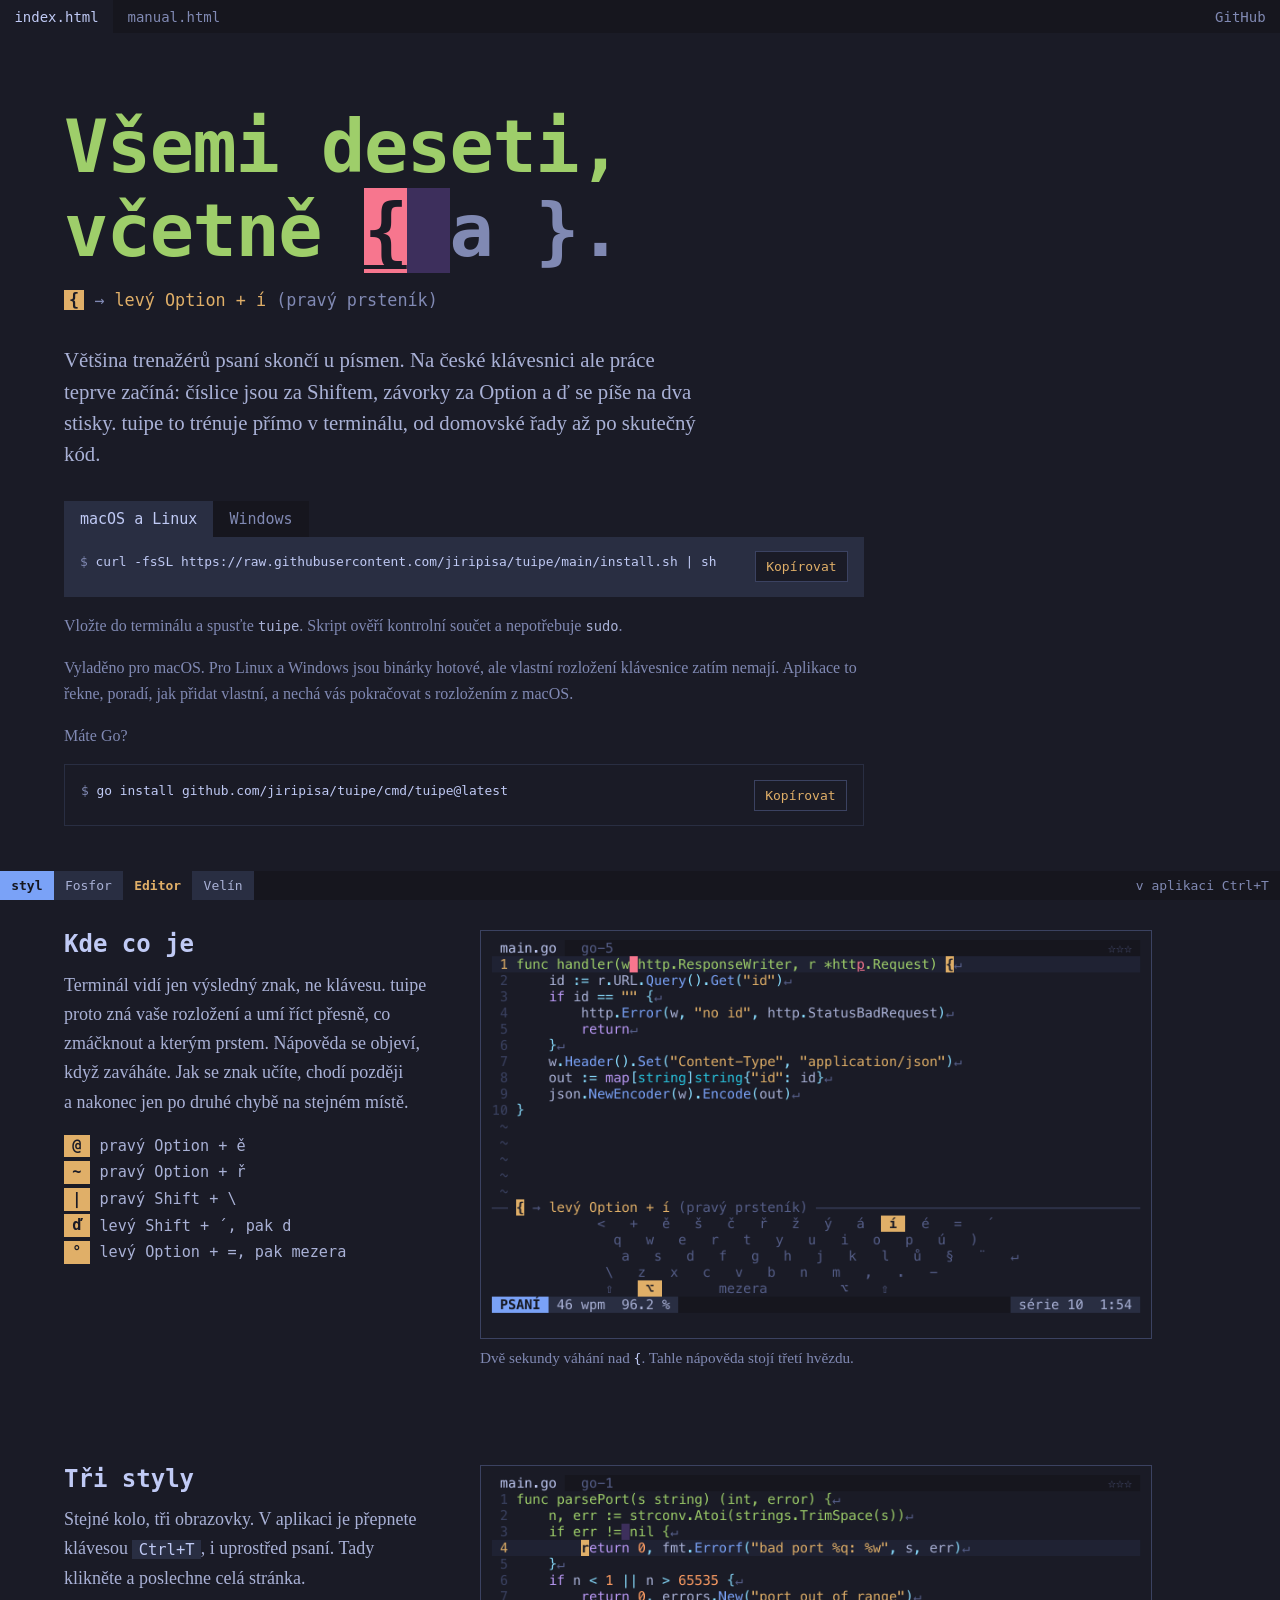
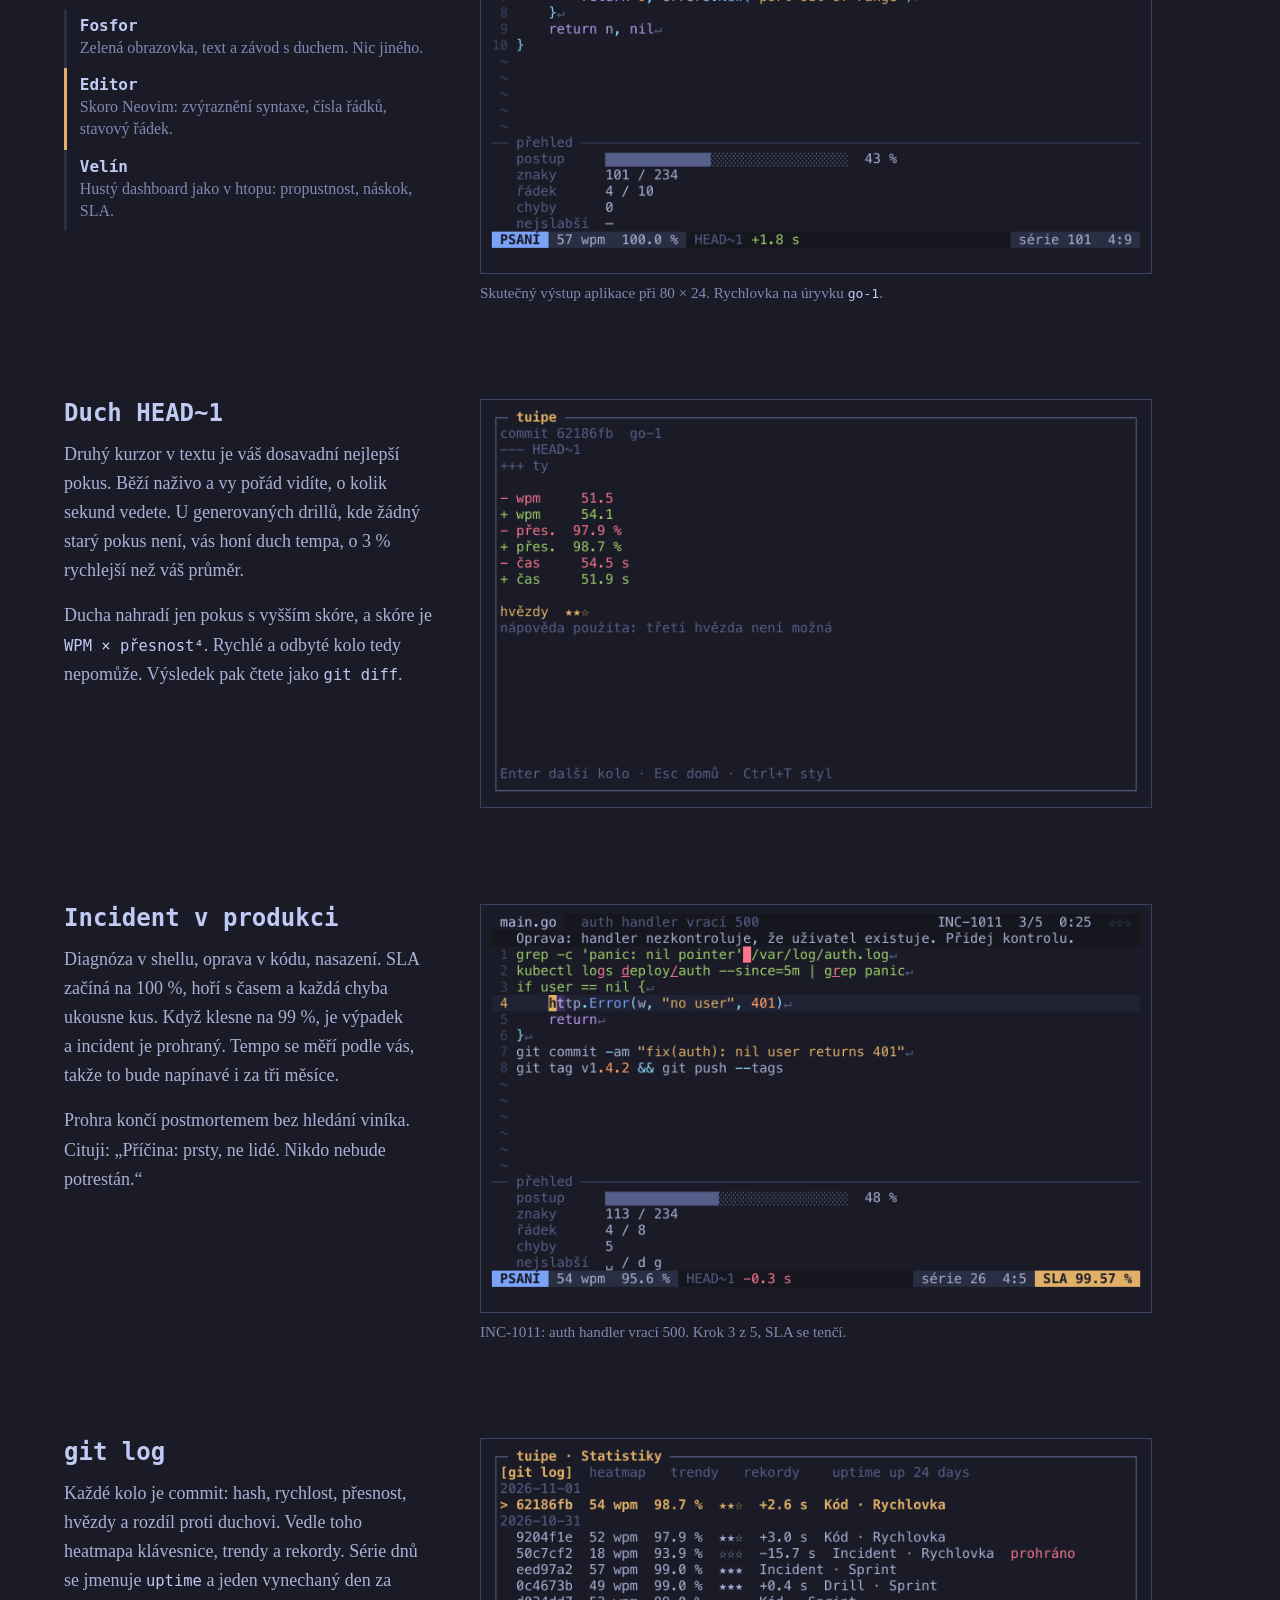
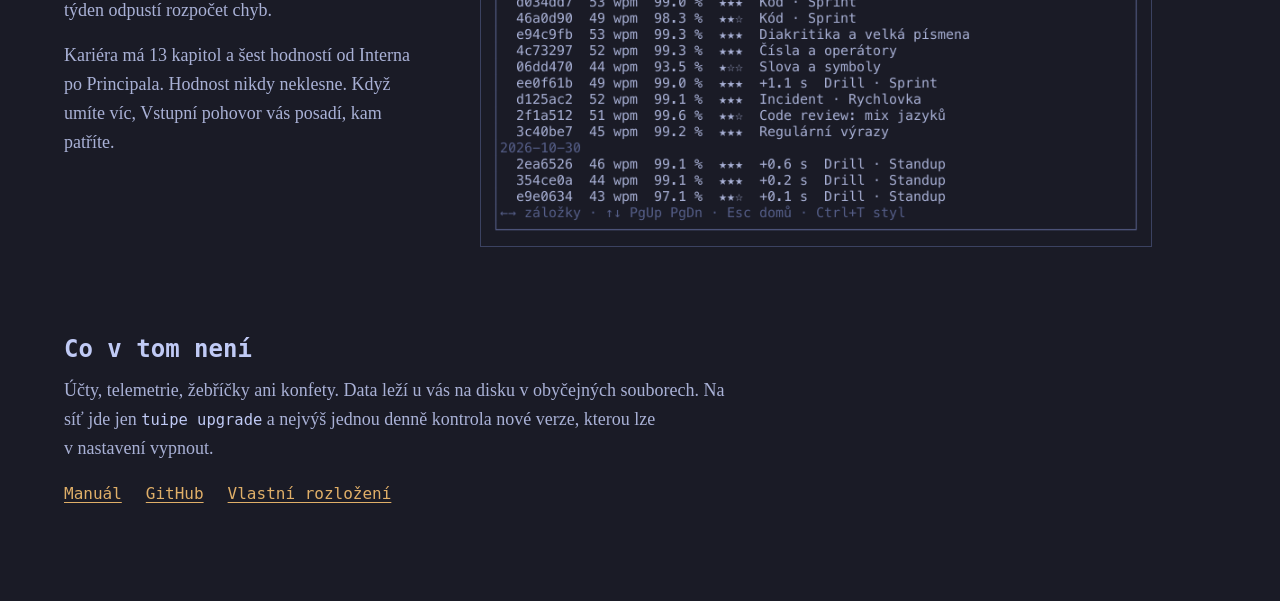
==== site/index.html @ 96fd5968 "docs: add README, layout guide and website" ====
<!doctype html>
<html lang="cs" data-style="editor">
<head>
<meta charset="utf-8">
<meta name="viewport" content="width=device-width, initial-scale=1">
<title>tuipe</title>
<meta name="description" content="Terminálový trenažér psaní všemi deseti pro programátory na české klávesnici QWERTY.">
<link rel="icon" href="data:image/svg+xml,%3Csvg xmlns='http://www.w3.org/2000/svg' viewBox='0 0 32 32'%3E%3Crect width='32' height='32' fill='%231a1b26'/%3E%3Ctext x='16' y='24' font-family='monospace' font-size='24' font-weight='700' text-anchor='middle' fill='%23e0af68'%3E%7B%3C/text%3E%3C/svg%3E">
<script>
  document.documentElement.classList.add("js");
  try {
    var s = localStorage.getItem("tuipe-style");
    if (s === "fosfor" || s === "editor" || s === "velin") document.documentElement.setAttribute("data-style", s);
  } catch (e) {}
</script>
<noscript><style>.by-style img { display: block; margin-bottom: 1rem; } .statusline { display: none; }</style></noscript>
<link rel="stylesheet" href="assets/site.css">
<script src="assets/site.js" defer></script>
</head>
<body>

<nav class="tabline" aria-label="Stránky">
  <a href="index.html" aria-current="page">index.html</a>
  <a href="manual.html">manual.html</a>
  <a class="right" href="https://github.com/jiripisa/tuipe">GitHub</a>
</nav>

<div class="page">

<header class="hero">
  <h1 data-typed aria-label="Všemi deseti, včetně { a }.">Všemi deseti,<br>včetně { a }.</h1>
  <p class="hint-line" data-typed-hint><span class="cap">{</span> → <span class="chord">levý Option + í</span> (pravý prsteník)</p>
  <p class="pitch">Většina trenažérů psaní skončí u písmen. Na české klávesnici ale práce teprve začíná: číslice jsou za Shiftem, závorky za Option a ď se píše na dva stisky. tuipe to trénuje přímo v terminálu, od domovské řady až po skutečný kód.</p>

  <section class="install" aria-label="Instalace">
    <div class="tabs" role="tablist" aria-label="Operační systém">
      <button type="button" role="tab" id="tab-unix" aria-controls="panel-unix" aria-selected="true">macOS a Linux</button>
      <button type="button" role="tab" id="tab-win" aria-controls="panel-win" aria-selected="false">Windows</button>
    </div>
    <div role="tabpanel" id="panel-unix" aria-labelledby="tab-unix">
      <div class="command">
        <pre><code id="cmd-unix">curl -fsSL https://raw.githubusercontent.com/<wbr>jiripisa/<wbr>tuipe/<wbr>main/<wbr>install.sh | sh</code></pre>
        <button type="button" class="copy" data-copy="cmd-unix">Kopírovat</button>
      </div>
    </div>
    <div role="tabpanel" id="panel-win" aria-labelledby="tab-win">
      <div class="command ps">
        <pre><code id="cmd-win">irm https://raw.githubusercontent.com/<wbr>jiripisa/<wbr>tuipe/<wbr>main/<wbr>install.ps1 | iex</code></pre>
        <button type="button" class="copy" data-copy="cmd-win">Kopírovat</button>
      </div>
    </div>
    <p class="small also">Vložte do terminálu a spusťte <code>tuipe</code>. Skript ověří kontrolní součet a nepotřebuje <code>sudo</code>.</p>
    <p class="small">Vyladěno pro macOS. Pro Linux a Windows jsou binárky hotové, ale vlastní rozložení klávesnice zatím nemají. Aplikace to řekne, poradí, jak přidat vlastní, a nechá vás pokračovat s rozložením z macOS.</p>
    <div class="also">
      <p class="small">Máte Go?</p>
      <div class="command">
        <pre><code id="cmd-go">go install github.com/<wbr>jiripisa/<wbr>tuipe/<wbr>cmd/<wbr>tuipe@latest</code></pre>
        <button type="button" class="copy" data-copy="cmd-go">Kopírovat</button>
      </div>
    </div>
  </section>
</header>

<section class="split" id="kolo">
  <div>
    <h2>Kde co je</h2>
    <p>Terminál vidí jen výsledný znak, ne klávesu. tuipe proto zná vaše rozložení a umí říct přesně, co zmáčknout a kterým prstem. Nápověda se objeví, když zaváháte. Jak se znak učíte, chodí později a nakonec jen po druhé chybě na stejném místě.</p>
    <dl class="routes">
      <div><dt class="cap">@</dt><dd>pravý Option + ě</dd></div>
      <div><dt class="cap">~</dt><dd>pravý Option + ř</dd></div>
      <div><dt class="cap">|</dt><dd>pravý Shift + \</dd></div>
      <div><dt class="cap">ď</dt><dd>levý Shift + ´, pak d</dd></div>
      <div><dt class="cap">°</dt><dd>levý Option + =, pak mezera</dd></div>
    </dl>
  </div>
  <figure class="by-style">
    <img class="editor" src="assets/hint-editor.png" width="1488" height="904" loading="lazy" alt="Kolo ve stylu Editor: kurzor stojí na znaku {, pod textem je nápověda „levý Option + í (pravý prsteník)“ a mapa klávesnice se zvýrazněnými klávesami.">
    <img class="fosfor" src="assets/hint-fosfor.png" width="1488" height="904" loading="lazy" alt="Kolo ve stylu Fosfor: po zaváhání na znaku { se dole objeví nápověda a mapa klávesnice.">
    <img class="velin" src="assets/hint-velin.png" width="1488" height="904" loading="lazy" alt="Kolo ve stylu Velín: panel Klávesnice ukazuje zvýrazněné klávesy a panel Další znak popisuje, jak napsat {.">
    <figcaption>Dvě sekundy váhání nad <code>{</code>. Tahle nápověda stojí třetí hvězdu.</figcaption>
  </figure>
</section>

<section class="split" id="styly">
  <div>
    <h2>Tři styly</h2>
    <p>Stejné kolo, tři obrazovky. V aplikaci je přepnete klávesou <kbd>Ctrl+T</kbd>, i uprostřed psaní. Tady klikněte a poslechne celá stránka.</p>
    <ul class="styles">
      <li><button type="button" data-set-style="fosfor" aria-pressed="false"><b>Fosfor</b><span>Zelená obrazovka, text a závod s duchem. Nic jiného.</span></button></li>
      <li><button type="button" data-set-style="editor" aria-pressed="true"><b>Editor</b><span>Skoro Neovim: zvýraznění syntaxe, čísla řádků, stavový řádek.</span></button></li>
      <li><button type="button" data-set-style="velin" aria-pressed="false"><b>Velín</b><span>Hustý dashboard jako v htopu: propustnost, náskok, SLA.</span></button></li>
    </ul>
  </div>
  <figure class="by-style">
    <img class="editor" src="assets/round-editor.png" width="1488" height="904" loading="lazy" alt="Styl Editor: kód v Go se zvýrazněnou syntaxí, čísla řádků a stavový řádek s rychlostí, přesností a náskokem před duchem.">
    <img class="fosfor" src="assets/round-fosfor.png" width="1488" height="904" loading="lazy" alt="Styl Fosfor: zelený text na černém pozadí a pod ním dva pruhy závodu s duchem HEAD~1.">
    <img class="velin" src="assets/round-velin.png" width="1488" height="904" loading="lazy" alt="Styl Velín: panely s postupem, propustností a náskokem nad textem, přehled a nejslabší znaky pod ním.">
    <figcaption>Skutečný výstup aplikace při 80 × 24. Rychlovka na úryvku <code>go-1</code>.</figcaption>
  </figure>
</section>

<section class="split" id="duch">
  <div>
    <h2>Duch HEAD~1</h2>
    <p>Druhý kurzor v textu je váš dosavadní nejlepší pokus. Běží naživo a vy pořád vidíte, o kolik sekund vedete. U generovaných drillů, kde žádný starý pokus není, vás honí duch tempa, o 3 % rychlejší než váš průměr.</p>
    <p>Ducha nahradí jen pokus s vyšším skóre, a skóre je <code>WPM × přesnost⁴</code>. Rychlé a odbyté kolo tedy nepomůže. Výsledek pak čtete jako <code>git diff</code>.</p>
  </div>
  <figure>
    <img src="assets/results.png" width="1488" height="904" loading="lazy" alt="Výsledek kola jako git diff proti HEAD~1: červeně staré hodnoty, zeleně nové, dvě hvězdy a poznámka, že kvůli nápovědě není třetí hvězda možná.">
  </figure>
</section>

<section class="split" id="incident">
  <div>
    <h2>Incident v produkci</h2>
    <p>Diagnóza v shellu, oprava v kódu, nasazení. SLA začíná na 100 %, hoří s časem a každá chyba ukousne kus. Když klesne na 99 %, je výpadek a incident je prohraný. Tempo se měří podle vás, takže to bude napínavé i za tři měsíce.</p>
    <p>Prohra končí postmortemem bez hledání viníka. Cituji: <q>Příčina: prsty, ne lidé. Nikdo nebude potrestán.</q></p>
  </div>
  <figure class="by-style">
    <img class="editor" src="assets/incident-editor.png" width="1488" height="904" loading="lazy" alt="Incident INC-1011 ve stylu Editor: příběh nad textem a ve stavovém řádku SLA 99,57 % a ztráta 0,3 sekundy na ducha.">
    <img class="fosfor" src="assets/incident-fosfor.png" width="1488" height="904" loading="lazy" alt="Incident INC-1011 ve stylu Fosfor: závod s duchem a pod ním SLA 99,57 % s klesajícím měřidlem.">
    <img class="velin" src="assets/incident-velin.png" width="1488" height="904" loading="lazy" alt="Incident INC-1011 ve stylu Velín: velký panel SLA, propustnost, ztráta na ducha a text s krokem opravy v Go.">
    <figcaption>INC-1011: auth handler vrací 500. Krok 3 z 5, SLA se tenčí.</figcaption>
  </figure>
</section>

<section class="split" id="historie">
  <div>
    <h2>git log</h2>
    <p>Každé kolo je commit: hash, rychlost, přesnost, hvězdy a rozdíl proti duchovi. Vedle toho heatmapa klávesnice, trendy a rekordy. Série dnů se jmenuje <code>uptime</code> a jeden vynechaný den za týden odpustí rozpočet chyb.</p>
    <p>Kariéra má 13 kapitol a šest hodností od Interna po Principala. Hodnost nikdy neklesne. Když umíte víc, Vstupní pohovor vás posadí, kam patříte.</p>
  </div>
  <figure>
    <img src="assets/gitlog.png" width="1488" height="904" loading="lazy" alt="Obrazovka Statistiky, záložka git log: kola po dnech s hashem, rychlostí, přesností, hvězdami a náskokem, jeden incident je označený jako prohraný.">
  </figure>
</section>

<section class="endnote">
  <h2>Co v tom není</h2>
  <p>Účty, telemetrie, žebříčky ani konfety. Data leží u vás na disku v obyčejných souborech. Na síť jde jen <code>tuipe upgrade</code> a nejvýš jednou denně kontrola nové verze, kterou lze v nastavení vypnout.</p>
  <p class="links"><a href="manual.html">Manuál</a><a href="https://github.com/jiripisa/tuipe">GitHub</a><a href="https://github.com/jiripisa/tuipe/blob/main/docs/layouts.md">Vlastní rozložení</a></p>
</section>

</div>

<div class="statusline" role="group" aria-label="Styl stránky">
  <span class="mode">styl</span>
  <button type="button" data-set-style="fosfor" aria-pressed="false">Fosfor</button>
  <button type="button" data-set-style="editor" aria-pressed="true">Editor</button>
  <button type="button" data-set-style="velin" aria-pressed="false">Velín</button>
  <span class="note">v aplikaci Ctrl+T</span>
</div>

</body>
</html>
---- site/assets/site.css ----
/* The page takes its colours from the app's own styles (internal/ui/style),
   and from the mockup colours of the round screens. Only --muted is new: the
   app's dim colours are too dark for reading text on a web page. */
:root {
  color-scheme: dark;
  --mono: ui-monospace, "SF Mono", SFMono-Regular, Menlo, "Cascadia Mono", "DejaVu Sans Mono", Consolas, monospace;
  --serif: "Iowan Old Style", "Palatino Linotype", Palatino, "Book Antiqua", "URW Palladio L", Georgia, serif;

  --bg: #1a1b26;
  --fg: #a9b1d6;
  --ink: #c0caf5;
  --muted: #8089b3;
  --accent: #e0af68;
  --ok: #9ece6a;
  --bad: #f7768e;
  --ghost: #3d2f5c;
  --bar: #16161e;
  --bar-hi: #292e42;
  --line: #3b4261;
  --mode: #7aa2f7;
  --mode-fg: #15161e;
}

html[data-style="fosfor"] {
  --bg: #050805;
  --fg: #3fae55;
  --ink: #9dffb0;
  --muted: #54855f;
  --accent: #9dffb0;
  --ok: #9dffb0;
  --bad: #ff5a4a;
  --ghost: #143f20;
  --bar: #0a120b;
  --bar-hi: #143f20;
  --line: #1e5a2c;
  --mode: #3fae55;
  --mode-fg: #050805;
}

html[data-style="velin"] {
  --bg: #0b0d10;
  --fg: #c9d1d9;
  --ink: #e6edf3;
  --muted: #768390;
  --accent: #e0823d;
  --ok: #57ab5a;
  --bad: #e5534b;
  --ghost: #3a2a55;
  --bar: #14171c;
  --bar-hi: #2d333b;
  --line: #2d333b;
  --mode: #e0823d;
  --mode-fg: #0b0d10;
}

* { box-sizing: border-box; }

html {
  background: var(--bg);
  scroll-padding-top: 1rem;
  -webkit-text-size-adjust: 100%;
}

body {
  margin: 0;
  background: var(--bg);
  color: var(--fg);
  font: 400 1.125rem/1.62 var(--serif);
  overflow-wrap: break-word;
}

a { color: var(--accent); text-underline-offset: 0.18em; }
a:hover { color: var(--ink); }

:focus-visible { outline: 2px solid var(--accent); outline-offset: 2px; }

h1, h2, h3 { font-family: var(--mono); color: var(--ink); line-height: 1.2; }
h2 { font-size: 1.5rem; font-weight: 700; margin: 0 0 0.75rem; }
h3 { font-size: 1.1rem; font-weight: 700; margin: 2.25rem 0 0.5rem; }
p { margin: 0 0 1rem; }
ul, ol { margin: 0 0 1rem; padding-left: 1.4rem; }
li { margin-bottom: 0.35rem; }

code, kbd, pre { font-family: var(--mono); font-size: 0.86em; }
code { color: var(--ink); }
pre { margin: 0 0 1rem; }

kbd {
  background: var(--bar-hi);
  color: var(--ink);
  padding: 0.05em 0.4em;
  white-space: nowrap;
}

/* The tab line of the Editor style, as the page's navigation. */
.tabline {
  display: flex;
  align-items: stretch;
  background: var(--bar);
  font: 400 0.875rem/1 var(--mono);
}
.tabline a {
  color: var(--muted);
  padding: 0.6rem 0.9rem;
  text-decoration: none;
}
.tabline a:hover { color: var(--ink); }
.tabline a[aria-current="page"] { background: var(--bg); color: var(--ink); }
.tabline .right { margin-left: auto; }

/* The status line, with the style switch where the app keeps its mode. */
.statusline {
  position: sticky;
  bottom: 0;
  z-index: 2;
  display: flex;
  align-items: stretch;
  background: var(--bar);
  font: 400 0.8125rem/1 var(--mono);
}
.statusline .mode {
  background: var(--mode);
  color: var(--mode-fg);
  font-weight: 700;
  padding: 0.5rem 0.7rem;
}
.statusline button {
  border: 0;
  background: var(--bar-hi);
  color: var(--fg);
  font: inherit;
  padding: 0.5rem 0.7rem;
  cursor: pointer;
}
.statusline button[aria-pressed="true"] { background: var(--bg); color: var(--accent); font-weight: 700; }
.statusline button:focus-visible { outline-offset: -2px; }
.statusline .note { margin-left: auto; color: var(--muted); padding: 0.5rem 0.7rem; }

.page {
  max-width: 76rem;
  padding: 0 clamp(1rem, 5vw, 4.5rem);
}

/* Hero: the headline is a round being typed. */
.hero { padding: clamp(2.5rem, 8vh, 5.5rem) 0 2.5rem; max-width: 50rem; }
.hero h1 {
  margin: 0;
  color: var(--ok);
  font-size: clamp(2.1rem, 6.8vw, 4.6rem);
  font-weight: 700;
  letter-spacing: -0.02em;
  line-height: 1.14;
}
.js .hero h1:not(.typed) { color: var(--muted); }
.hero h1 .c { color: var(--muted); }
.hero h1 .c.done { color: var(--ok); }
.hero h1 .c.ghost { background: var(--ghost); }
.hero h1 .c.cursor { background: var(--accent); color: var(--bg); }
.hero h1 .c.wrong { color: var(--bad); text-decoration: underline; text-decoration-skip-ink: none; text-decoration-thickness: 0.06em; text-underline-offset: 0.12em; }
.hero h1 .c.cursor.wrong { background: var(--bad); color: var(--bg); }

.hint-line {
  margin: 1rem 0 2rem;
  font: 400 1.05rem/1.4 var(--mono);
  color: var(--muted);
}
.js .hint-line:not(.shown) { visibility: hidden; }
.hint-line .cap { background: var(--accent); color: var(--bg); font-weight: 700; padding: 0 0.3em; }
.hint-line .chord { color: var(--accent); }

.pitch { font-size: 1.3rem; line-height: 1.5; max-width: 40rem; }

/* Install commands. */
.install { margin: 2rem 0 1rem; max-width: 50rem; }
.tabs { display: flex; gap: 0; }
.tabs button {
  border: 0;
  background: var(--bar);
  color: var(--muted);
  font: 400 0.9375rem/1 var(--mono);
  padding: 0.65rem 1rem;
  cursor: pointer;
}
.tabs button[aria-selected="true"] { background: var(--bar-hi); color: var(--ink); }
.tabs button:focus-visible { outline-offset: -2px; }

.command {
  display: flex;
  align-items: flex-start;
  gap: 0.75rem;
  background: var(--bar-hi);
  padding: 0.9rem 1rem;
}
.command pre { flex: 1; min-width: 0; margin: 0; font-size: 0.9375rem; line-height: 1.45; white-space: pre-wrap; overflow-wrap: anywhere; }
.command code::before { content: "$ "; color: var(--muted); }
.command.ps code::before { content: "> "; }
.copy {
  flex: none;
  border: 1px solid var(--line);
  background: var(--bg);
  color: var(--accent);
  font: 400 0.8125rem/1 var(--mono);
  padding: 0.5rem 0.65rem;
  cursor: pointer;
}
.copy:hover { color: var(--ink); }
.copy.copied { color: var(--ok); border-color: var(--ok); }

.small { color: var(--muted); font-size: 1rem; }
.small code { color: var(--fg); }
.also { margin-top: 1rem; }
.also .command { background: transparent; border: 1px solid var(--bar-hi); }

/* Sections of the front page: text at the left, the screen at the right. */
.split {
  display: grid;
  grid-template-columns: minmax(0, 1fr);
  gap: 1.25rem;
  padding: 3rem 0;
}
.split > div { max-width: 40rem; }
figure { margin: 0; min-width: 0; }
figure img, .shot img {
  display: block;
  width: 100%;
  height: auto;
  border: 1px solid var(--line);
  background: var(--bar);
}
figcaption { margin-top: 0.5rem; color: var(--muted); font-size: 0.95rem; line-height: 1.4; }

@media (min-width: 62rem) {
  .split { grid-template-columns: minmax(0, 23rem) minmax(0, 1fr); gap: 3rem; align-items: start; }
}

.by-style img { display: none; }
html:not([data-style="fosfor"]):not([data-style="velin"]) .by-style img.editor,
html[data-style="fosfor"] .by-style img.fosfor,
html[data-style="velin"] .by-style img.velin { display: block; }

.styles { list-style: none; margin: 1rem 0; padding: 0; }
.styles li { margin: 0; }
.styles button {
  display: block;
  width: 100%;
  border: 0;
  border-left: 3px solid var(--bar-hi);
  background: none;
  color: var(--fg);
  font: inherit;
  text-align: left;
  padding: 0.45rem 0 0.55rem 0.8rem;
  cursor: pointer;
}
.styles button:hover { border-left-color: var(--line); }
.styles button[aria-pressed="true"] { border-left-color: var(--accent); }
.styles b { display: block; font: 700 1rem/1.3 var(--mono); color: var(--ink); }
.styles span { display: block; font-size: 1rem; line-height: 1.4; color: var(--muted); }

/* Routes: the characters that hurt. */
.routes {
  margin: 1rem 0 0;
  font: 400 0.95rem/1.75 var(--mono);
}
.routes div { display: flex; gap: 0.6rem; }
.routes .cap {
  flex: none;
  width: 1.7em;
  background: var(--accent);
  color: var(--bg);
  font-weight: 700;
  text-align: center;
  height: 1.5em;
  line-height: 1.5em;
  margin-top: 0.12em;
}
.routes dd { margin: 0; color: var(--fg); }
.routes dt { margin: 0; }

.endnote { padding: 2.5rem 0 3rem; max-width: 42rem; }
.endnote .links { font: 400 1rem/1.8 var(--mono); }
.endnote .links a { margin-right: 1.5rem; white-space: nowrap; }

/* Manual */
.manual {
  max-width: 76rem;
  padding: 0 clamp(1rem, 5vw, 4.5rem);
  display: grid;
  grid-template-columns: minmax(0, 1fr);
  gap: 1rem;
}
.manual main { min-width: 0; max-width: 44rem; padding: 2rem 0 3rem; }
.manual h1 { font-size: clamp(1.9rem, 5vw, 2.8rem); margin: 0 0 0.75rem; letter-spacing: -0.02em; }
.manual h2 { margin-top: 3.5rem; padding-top: 0.5rem; }
.manual h2:first-of-type { margin-top: 2.5rem; }
.manual figure { margin: 1.25rem 0 1.5rem; }
.lead { font-size: 1.3rem; line-height: 1.5; }

.toc { font: 400 0.9rem/1.35 var(--mono); padding-top: 1.25rem; }
.toc summary { cursor: pointer; color: var(--ink); padding: 0.25rem 0; }
.toc ol { list-style: none; margin: 0.5rem 0 0; padding: 0; }
.toc li { margin: 0; }
.toc a { display: block; color: var(--fg); padding: 0.28rem 0; text-decoration: none; }
.toc a:hover { color: var(--accent); }

@media (min-width: 62rem) {
  .manual { grid-template-columns: 15rem minmax(0, 44rem); gap: 3.5rem; }
  .toc { position: sticky; top: 0; align-self: start; max-height: calc(100vh - 2.5rem); overflow-y: auto; padding-top: 2rem; }
  .toc summary { display: none; }
}

table { width: 100%; border-collapse: collapse; margin: 1rem 0 1.5rem; font-size: 1rem; line-height: 1.4; }
th, td { text-align: left; vertical-align: top; padding: 0.45rem 0.75rem 0.45rem 0; border-bottom: 1px solid var(--bar-hi); }
th { color: var(--ink); font: 700 0.875rem/1.3 var(--mono); }
td code, td kbd { white-space: nowrap; }
td code.wrap { white-space: normal; overflow-wrap: anywhere; }
.scroll { overflow-x: auto; }

.symbols td:first-child { width: 2.6rem; }
.symbols td:first-child code { font-size: 1.05rem; color: var(--accent); font-weight: 700; }
.symbols td { font-family: var(--mono); font-size: 0.875rem; }

.block { background: var(--bar-hi); padding: 0.8rem 1rem; white-space: pre-wrap; overflow-wrap: anywhere; line-height: 1.45; }

.callout {
  border-left: 3px solid var(--accent);
  padding: 0.1rem 0 0.1rem 0.9rem;
  margin: 1.25rem 0;
}

dl.faq dt { font-family: var(--mono); font-weight: 700; font-size: 1rem; color: var(--ink); margin-top: 1.5rem; line-height: 1.35; }
dl.faq dd { margin: 0.35rem 0 0; }

@media (max-width: 34rem) {
  body { font-size: 1.0625rem; }
  .pitch, .lead { font-size: 1.1875rem; }
  .statusline .note { display: none; }
  .hint-line { font-size: 0.9375rem; }
  .command { flex-direction: column; align-items: stretch; }
  .copy { align-self: flex-start; padding: 0.6rem 0.8rem; }
  td code { white-space: normal; overflow-wrap: anywhere; }
}

@media (prefers-reduced-motion: reduce) {
  html { scroll-behavior: auto; }
}
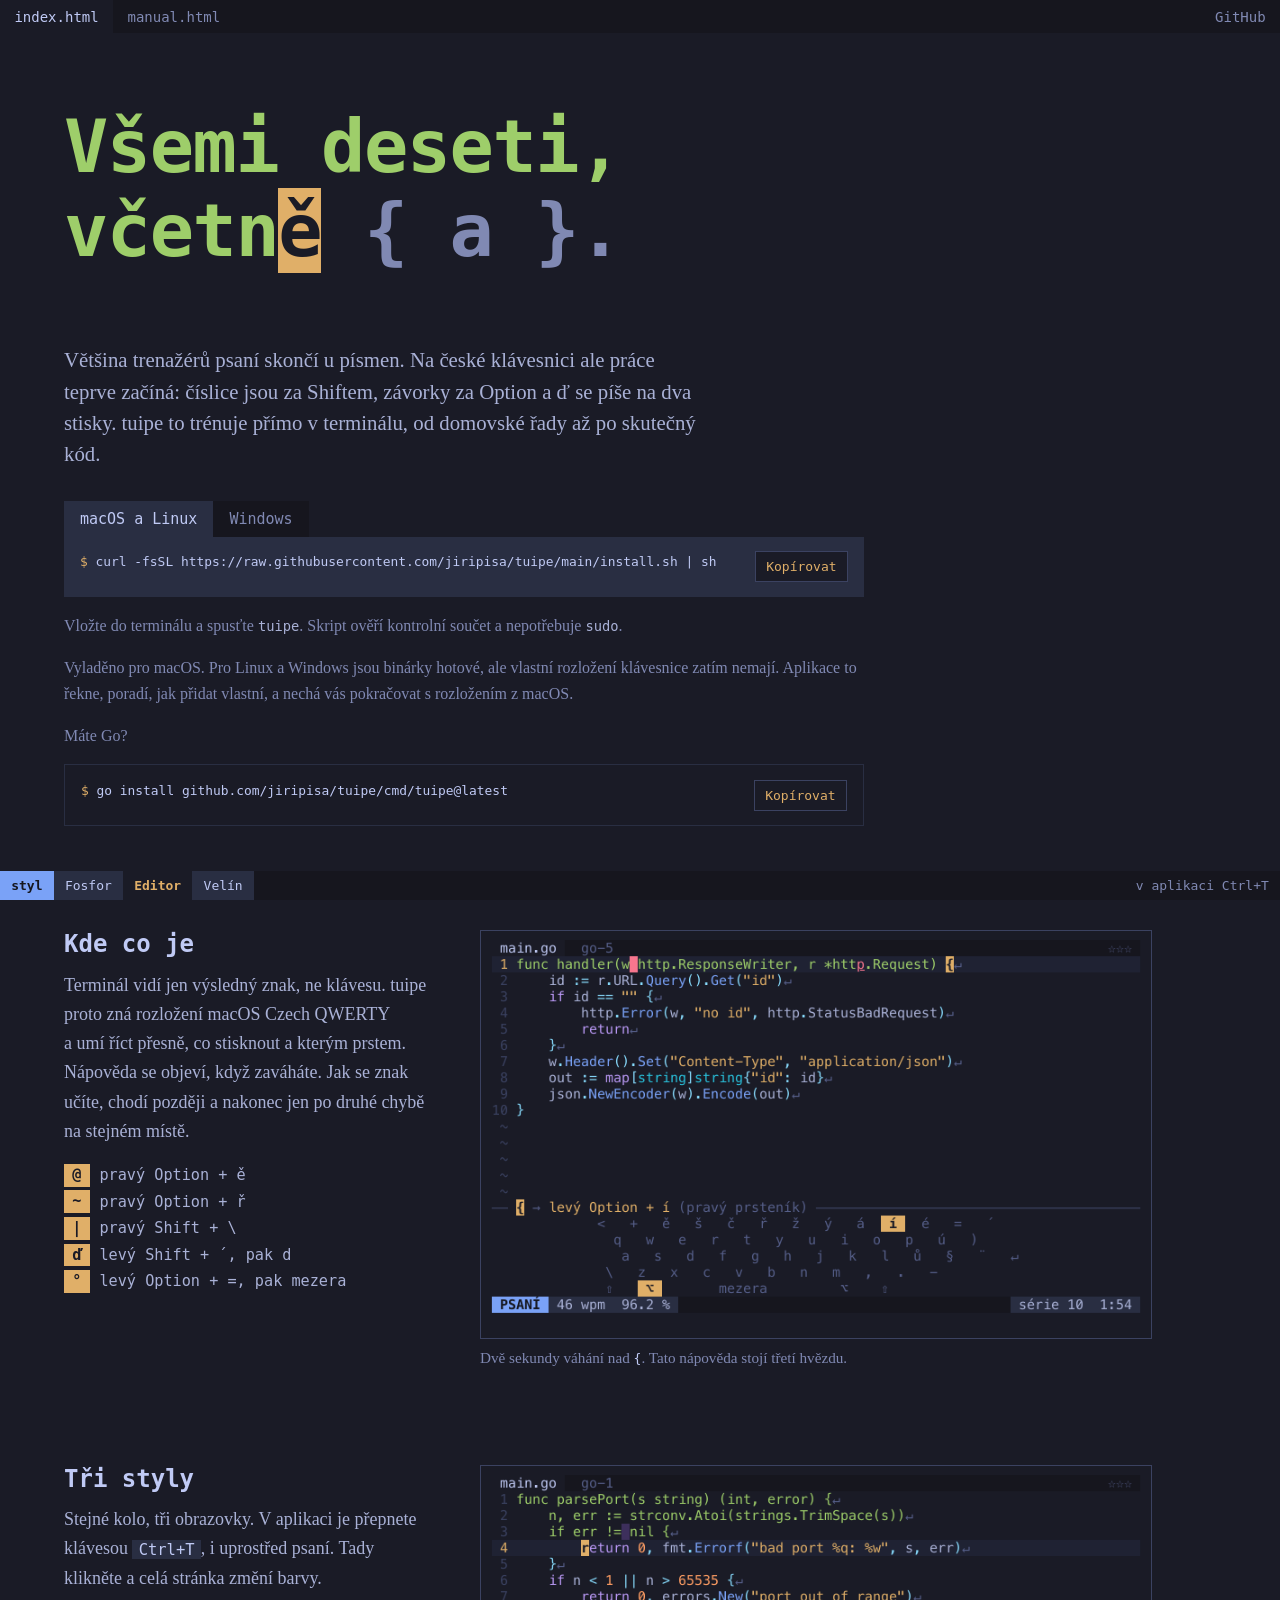
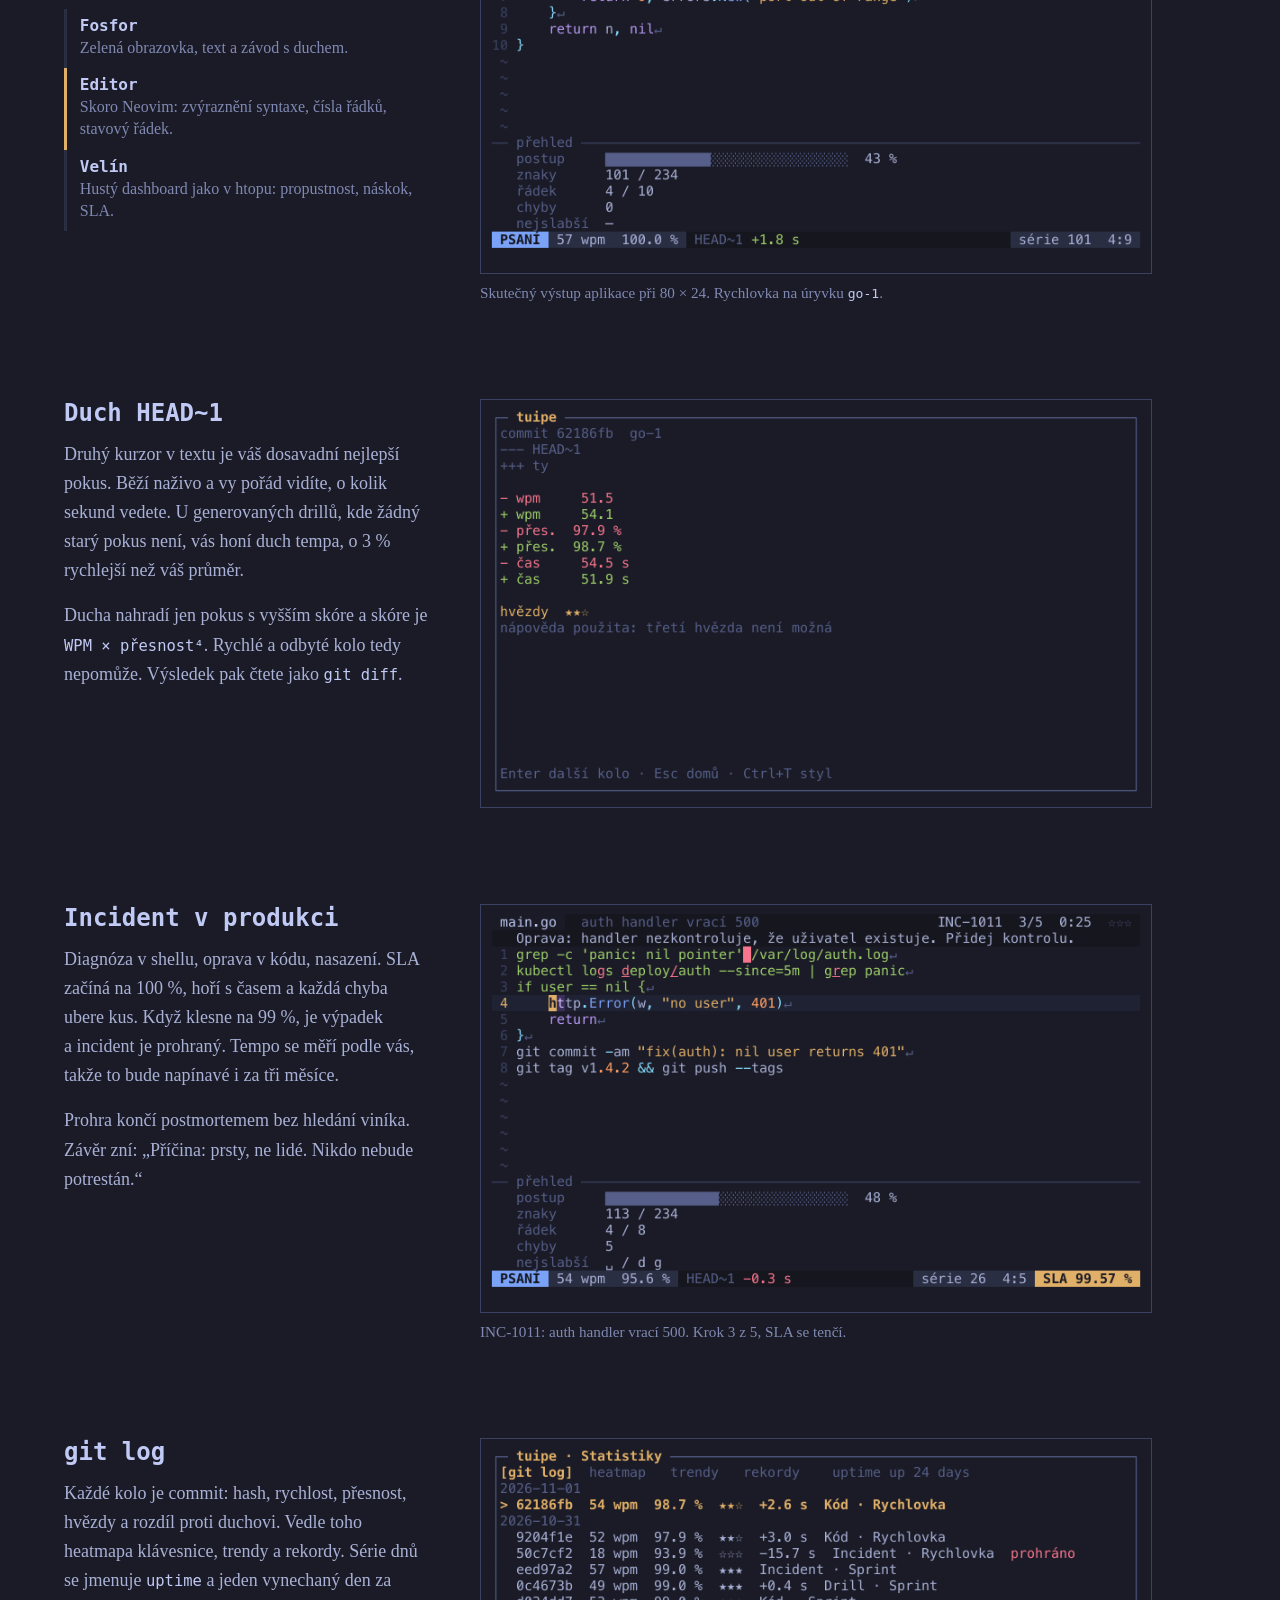
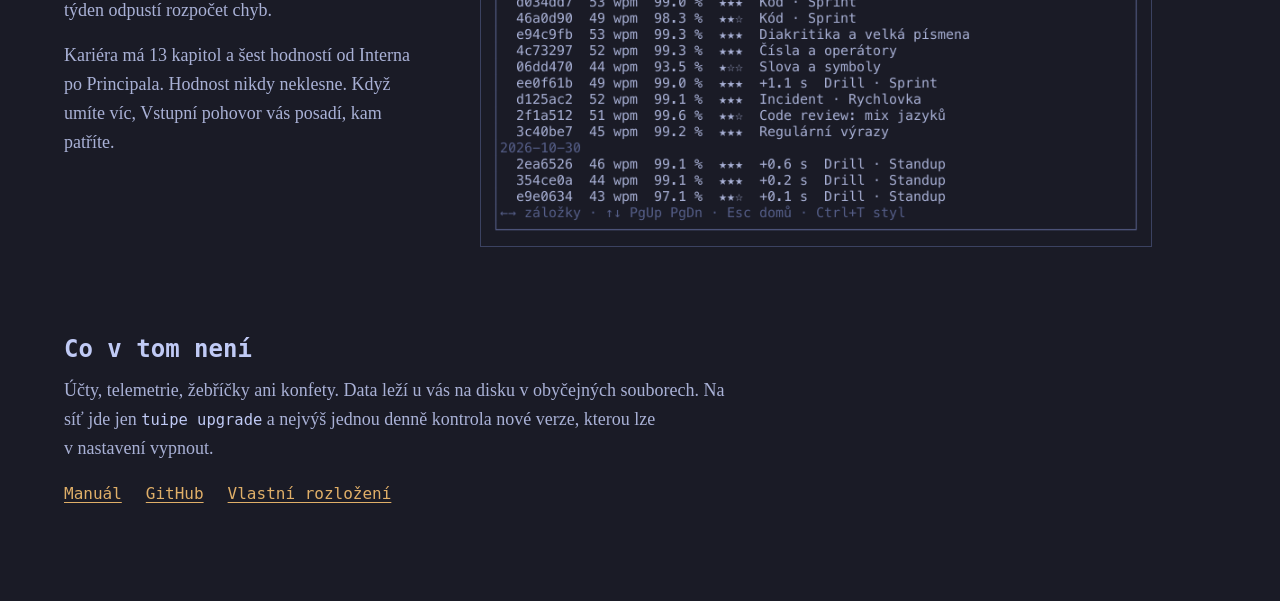
==== commit ac316b68: "fix: complete the shortcut table, correct the site copy and make it accessible Add the missing short" ====
--- a/site/index.html
+++ b/site/index.html
@@ -13,11 +13,19 @@
     if (s === "fosfor" || s === "editor" || s === "velin") document.documentElement.setAttribute("data-style", s);
   } catch (e) {}
 </script>
-<noscript><style>.by-style img { display: block; margin-bottom: 1rem; } .statusline { display: none; }</style></noscript>
 <link rel="stylesheet" href="assets/site.css">
+<noscript><style>
+  .by-style img { display: block; margin-bottom: 1rem; }
+  .statusline, .copy, .tabs { display: none; }
+  #panel-unix::before, #panel-win::before { display: block; margin: 1rem 0 0.35rem; font: 700 0.9375rem/1.3 var(--mono); color: var(--ink); }
+  #panel-unix::before { content: "macOS a Linux"; }
+  #panel-win::before { content: "Windows"; }
+</style></noscript>
 <script src="assets/site.js" defer></script>
 </head>
 <body>
+<a class="skip" href="#main">Přeskočit na obsah</a>
+<div class="sr-only" role="status" aria-live="polite" id="live"></div>
 
 <nav class="tabline" aria-label="Stránky">
   <a href="index.html" aria-current="page">index.html</a>
@@ -25,7 +33,7 @@
   <a class="right" href="https://github.com/jiripisa/tuipe">GitHub</a>
 </nav>
 
-<div class="page">
+<main class="page" id="main">
 
 <header class="hero">
   <h1 data-typed aria-label="Všemi deseti, včetně { a }.">Všemi deseti,<br>včetně { a }.</h1>
@@ -40,13 +48,13 @@
     <div role="tabpanel" id="panel-unix" aria-labelledby="tab-unix">
       <div class="command">
         <pre><code id="cmd-unix">curl -fsSL https://raw.githubusercontent.com/<wbr>jiripisa/<wbr>tuipe/<wbr>main/<wbr>install.sh | sh</code></pre>
-        <button type="button" class="copy" data-copy="cmd-unix">Kopírovat</button>
+        <button type="button" class="copy" data-copy="cmd-unix" aria-label="Kopírovat příkaz pro macOS a Linux">Kopírovat</button>
       </div>
     </div>
     <div role="tabpanel" id="panel-win" aria-labelledby="tab-win">
       <div class="command ps">
         <pre><code id="cmd-win">irm https://raw.githubusercontent.com/<wbr>jiripisa/<wbr>tuipe/<wbr>main/<wbr>install.ps1 | iex</code></pre>
-        <button type="button" class="copy" data-copy="cmd-win">Kopírovat</button>
+        <button type="button" class="copy" data-copy="cmd-win" aria-label="Kopírovat příkaz pro Windows">Kopírovat</button>
       </div>
     </div>
     <p class="small also">Vložte do terminálu a spusťte <code>tuipe</code>. Skript ověří kontrolní součet a nepotřebuje <code>sudo</code>.</p>
@@ -55,7 +63,7 @@
       <p class="small">Máte Go?</p>
       <div class="command">
         <pre><code id="cmd-go">go install github.com/<wbr>jiripisa/<wbr>tuipe/<wbr>cmd/<wbr>tuipe@latest</code></pre>
-        <button type="button" class="copy" data-copy="cmd-go">Kopírovat</button>
+        <button type="button" class="copy" data-copy="cmd-go" aria-label="Kopírovat příkaz go install">Kopírovat</button>
       </div>
     </div>
   </section>
@@ -64,7 +72,7 @@
 <section class="split" id="kolo">
   <div>
     <h2>Kde co je</h2>
-    <p>Terminál vidí jen výsledný znak, ne klávesu. tuipe proto zná vaše rozložení a umí říct přesně, co zmáčknout a kterým prstem. Nápověda se objeví, když zaváháte. Jak se znak učíte, chodí později a nakonec jen po druhé chybě na stejném místě.</p>
+    <p>Terminál vidí jen výsledný znak, ne klávesu. tuipe proto zná rozložení macOS Czech QWERTY a umí říct přesně, co stisknout a kterým prstem. Nápověda se objeví, když zaváháte. Jak se znak učíte, chodí později a nakonec jen po druhé chybě na stejném místě.</p>
     <dl class="routes">
       <div><dt class="cap">@</dt><dd>pravý Option + ě</dd></div>
       <div><dt class="cap">~</dt><dd>pravý Option + ř</dd></div>
@@ -77,16 +85,16 @@
     <img class="editor" src="assets/hint-editor.png" width="1488" height="904" loading="lazy" alt="Kolo ve stylu Editor: kurzor stojí na znaku {, pod textem je nápověda „levý Option + í (pravý prsteník)“ a mapa klávesnice se zvýrazněnými klávesami.">
     <img class="fosfor" src="assets/hint-fosfor.png" width="1488" height="904" loading="lazy" alt="Kolo ve stylu Fosfor: po zaváhání na znaku { se dole objeví nápověda a mapa klávesnice.">
     <img class="velin" src="assets/hint-velin.png" width="1488" height="904" loading="lazy" alt="Kolo ve stylu Velín: panel Klávesnice ukazuje zvýrazněné klávesy a panel Další znak popisuje, jak napsat {.">
-    <figcaption>Dvě sekundy váhání nad <code>{</code>. Tahle nápověda stojí třetí hvězdu.</figcaption>
+    <figcaption>Dvě sekundy váhání nad <code>{</code>. Tato nápověda stojí třetí hvězdu.</figcaption>
   </figure>
 </section>
 
 <section class="split" id="styly">
   <div>
     <h2>Tři styly</h2>
-    <p>Stejné kolo, tři obrazovky. V aplikaci je přepnete klávesou <kbd>Ctrl+T</kbd>, i uprostřed psaní. Tady klikněte a poslechne celá stránka.</p>
+    <p>Stejné kolo, tři obrazovky. V aplikaci je přepnete klávesou <kbd>Ctrl+T</kbd>, i uprostřed psaní. Tady klikněte a celá stránka změní barvy.</p>
     <ul class="styles">
-      <li><button type="button" data-set-style="fosfor" aria-pressed="false"><b>Fosfor</b><span>Zelená obrazovka, text a závod s duchem. Nic jiného.</span></button></li>
+      <li><button type="button" data-set-style="fosfor" aria-pressed="false"><b>Fosfor</b><span>Zelená obrazovka, text a závod s duchem.</span></button></li>
       <li><button type="button" data-set-style="editor" aria-pressed="true"><b>Editor</b><span>Skoro Neovim: zvýraznění syntaxe, čísla řádků, stavový řádek.</span></button></li>
       <li><button type="button" data-set-style="velin" aria-pressed="false"><b>Velín</b><span>Hustý dashboard jako v htopu: propustnost, náskok, SLA.</span></button></li>
     </ul>
@@ -95,7 +103,7 @@
     <img class="editor" src="assets/round-editor.png" width="1488" height="904" loading="lazy" alt="Styl Editor: kód v Go se zvýrazněnou syntaxí, čísla řádků a stavový řádek s rychlostí, přesností a náskokem před duchem.">
     <img class="fosfor" src="assets/round-fosfor.png" width="1488" height="904" loading="lazy" alt="Styl Fosfor: zelený text na černém pozadí a pod ním dva pruhy závodu s duchem HEAD~1.">
     <img class="velin" src="assets/round-velin.png" width="1488" height="904" loading="lazy" alt="Styl Velín: panely s postupem, propustností a náskokem nad textem, přehled a nejslabší znaky pod ním.">
-    <figcaption>Skutečný výstup aplikace při 80 × 24. Rychlovka na úryvku <code>go-1</code>.</figcaption>
+    <figcaption>Skutečný výstup aplikace při 80 × 24. Rychlovka na úryvku <code>go-1</code>.</figcaption>
   </figure>
 </section>
 
@@ -103,7 +111,7 @@
   <div>
     <h2>Duch HEAD~1</h2>
     <p>Druhý kurzor v textu je váš dosavadní nejlepší pokus. Běží naživo a vy pořád vidíte, o kolik sekund vedete. U generovaných drillů, kde žádný starý pokus není, vás honí duch tempa, o 3 % rychlejší než váš průměr.</p>
-    <p>Ducha nahradí jen pokus s vyšším skóre, a skóre je <code>WPM × přesnost⁴</code>. Rychlé a odbyté kolo tedy nepomůže. Výsledek pak čtete jako <code>git diff</code>.</p>
+    <p>Ducha nahradí jen pokus s vyšším skóre a skóre je <code>WPM × přesnost⁴</code>. Rychlé a odbyté kolo tedy nepomůže. Výsledek pak čtete jako <code>git diff</code>.</p>
   </div>
   <figure>
     <img src="assets/results.png" width="1488" height="904" loading="lazy" alt="Výsledek kola jako git diff proti HEAD~1: červeně staré hodnoty, zeleně nové, dvě hvězdy a poznámka, že kvůli nápovědě není třetí hvězda možná.">
@@ -113,12 +121,12 @@
 <section class="split" id="incident">
   <div>
     <h2>Incident v produkci</h2>
-    <p>Diagnóza v shellu, oprava v kódu, nasazení. SLA začíná na 100 %, hoří s časem a každá chyba ukousne kus. Když klesne na 99 %, je výpadek a incident je prohraný. Tempo se měří podle vás, takže to bude napínavé i za tři měsíce.</p>
-    <p>Prohra končí postmortemem bez hledání viníka. Cituji: <q>Příčina: prsty, ne lidé. Nikdo nebude potrestán.</q></p>
+    <p>Diagnóza v shellu, oprava v kódu, nasazení. SLA začíná na 100 %, hoří s časem a každá chyba ubere kus. Když klesne na 99 %, je výpadek a incident je prohraný. Tempo se měří podle vás, takže to bude napínavé i za tři měsíce.</p>
+    <p>Prohra končí postmortemem bez hledání viníka. Závěr zní: <q>Příčina: prsty, ne lidé. Nikdo nebude potrestán.</q></p>
   </div>
   <figure class="by-style">
-    <img class="editor" src="assets/incident-editor.png" width="1488" height="904" loading="lazy" alt="Incident INC-1011 ve stylu Editor: příběh nad textem a ve stavovém řádku SLA 99,57 % a ztráta 0,3 sekundy na ducha.">
-    <img class="fosfor" src="assets/incident-fosfor.png" width="1488" height="904" loading="lazy" alt="Incident INC-1011 ve stylu Fosfor: závod s duchem a pod ním SLA 99,57 % s klesajícím měřidlem.">
+    <img class="editor" src="assets/incident-editor.png" width="1488" height="904" loading="lazy" alt="Incident INC-1011 ve stylu Editor: příběh nad textem a ve stavovém řádku SLA 99,57 % a ztráta 0,3 sekundy na ducha.">
+    <img class="fosfor" src="assets/incident-fosfor.png" width="1488" height="904" loading="lazy" alt="Incident INC-1011 ve stylu Fosfor: závod s duchem a pod ním SLA 99,57 % s klesajícím měřidlem.">
     <img class="velin" src="assets/incident-velin.png" width="1488" height="904" loading="lazy" alt="Incident INC-1011 ve stylu Velín: velký panel SLA, propustnost, ztráta na ducha a text s krokem opravy v Go.">
     <figcaption>INC-1011: auth handler vrací 500. Krok 3 z 5, SLA se tenčí.</figcaption>
   </figure>
@@ -141,7 +149,7 @@
   <p class="links"><a href="manual.html">Manuál</a><a href="https://github.com/jiripisa/tuipe">GitHub</a><a href="https://github.com/jiripisa/tuipe/blob/main/docs/layouts.md">Vlastní rozložení</a></p>
 </section>
 
-</div>
+</main>
 
 <div class="statusline" role="group" aria-label="Styl stránky">
   <span class="mode">styl</span>
--- a/site/assets/site.css
+++ b/site/assets/site.css
@@ -25,7 +25,7 @@
   --bg: #050805;
   --fg: #3fae55;
   --ink: #9dffb0;
-  --muted: #54855f;
+  --muted: #5c9a69;
   --accent: #9dffb0;
   --ok: #9dffb0;
   --bad: #ff5a4a;
@@ -74,6 +74,29 @@
 
 :focus-visible { outline: 2px solid var(--accent); outline-offset: 2px; }
 
+/* The skip link shows only when it has focus; .sr-only is for the live region. */
+.skip {
+  position: absolute;
+  left: 0.5rem;
+  top: -4rem;
+  z-index: 3;
+  background: var(--accent);
+  color: var(--bg);
+  font: 700 0.9rem/1 var(--mono);
+  padding: 0.7rem 0.9rem;
+}
+.skip:focus { top: 0.5rem; color: var(--bg); }
+.sr-only {
+  position: absolute;
+  width: 1px;
+  height: 1px;
+  margin: -1px;
+  padding: 0;
+  overflow: hidden;
+  clip-path: inset(50%);
+  white-space: nowrap;
+}
+
 h1, h2, h3 { font-family: var(--mono); color: var(--ink); line-height: 1.2; }
 h2 { font-size: 1.5rem; font-weight: 700; margin: 0 0 0.75rem; }
 h3 { font-size: 1.1rem; font-weight: 700; margin: 2.25rem 0 0.5rem; }
@@ -127,7 +150,7 @@
 .statusline button {
   border: 0;
   background: var(--bar-hi);
-  color: var(--fg);
+  color: var(--ink);
   font: inherit;
   padding: 0.5rem 0.7rem;
   cursor: pointer;
@@ -192,7 +215,7 @@
   padding: 0.9rem 1rem;
 }
 .command pre { flex: 1; min-width: 0; margin: 0; font-size: 0.9375rem; line-height: 1.45; white-space: pre-wrap; overflow-wrap: anywhere; }
-.command code::before { content: "$ "; color: var(--muted); }
+.command code::before { content: "$ "; color: var(--accent); }
 .command.ps code::before { content: "> "; }
 .copy {
   flex: none;
@@ -297,6 +320,7 @@
 .lead { font-size: 1.3rem; line-height: 1.5; }
 
 .toc { font: 400 0.9rem/1.35 var(--mono); padding-top: 1.25rem; }
+.toc > details > ol, .toc > ol { margin-top: 0.5rem; }
 .toc summary { cursor: pointer; color: var(--ink); padding: 0.25rem 0; }
 .toc ol { list-style: none; margin: 0.5rem 0 0; padding: 0; }
 .toc li { margin: 0; }
@@ -312,6 +336,8 @@
 table { width: 100%; border-collapse: collapse; margin: 1rem 0 1.5rem; font-size: 1rem; line-height: 1.4; }
 th, td { text-align: left; vertical-align: top; padding: 0.45rem 0.75rem 0.45rem 0; border-bottom: 1px solid var(--bar-hi); }
 th { color: var(--ink); font: 700 0.875rem/1.3 var(--mono); }
+tbody th { font: 400 1rem/1.4 var(--serif); }
+.keys tbody th { width: 30%; padding-right: 1rem; }
 td code, td kbd { white-space: nowrap; }
 td code.wrap { white-space: normal; overflow-wrap: anywhere; }
 .scroll { overflow-x: auto; }
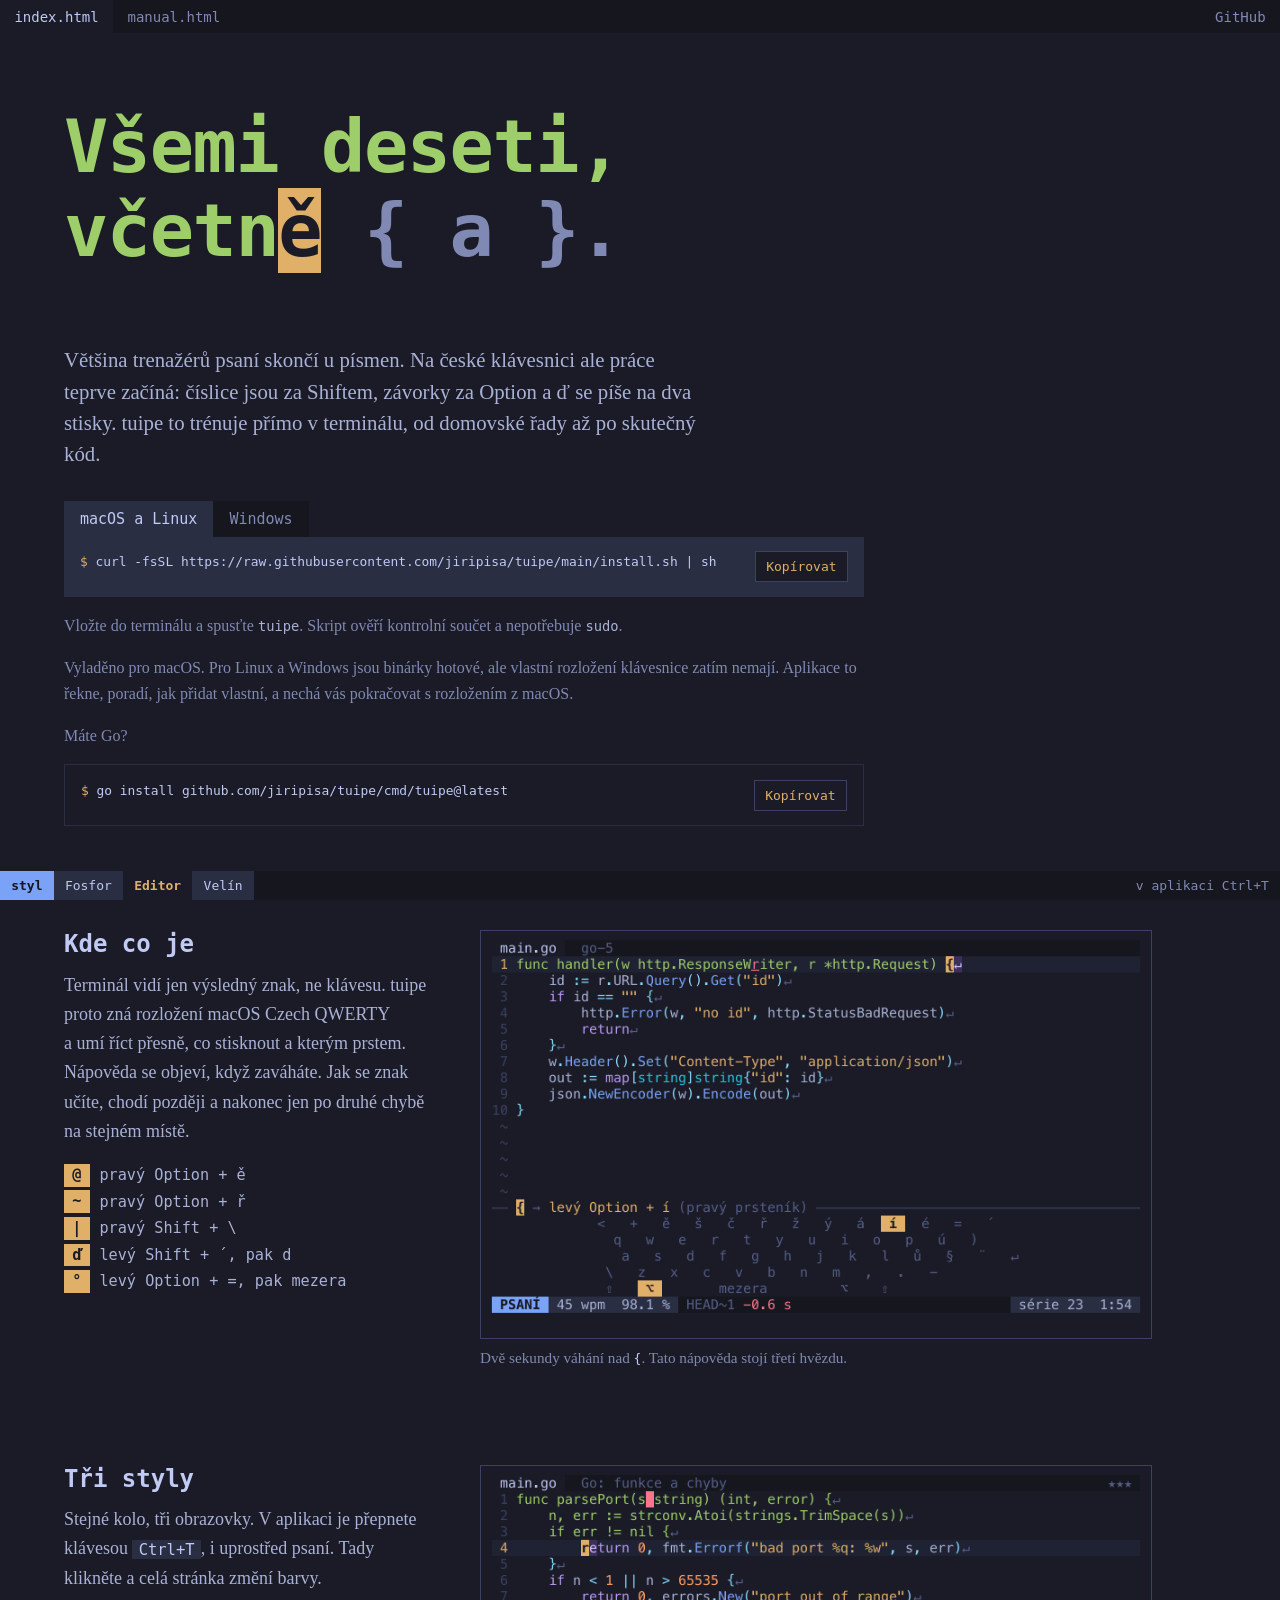
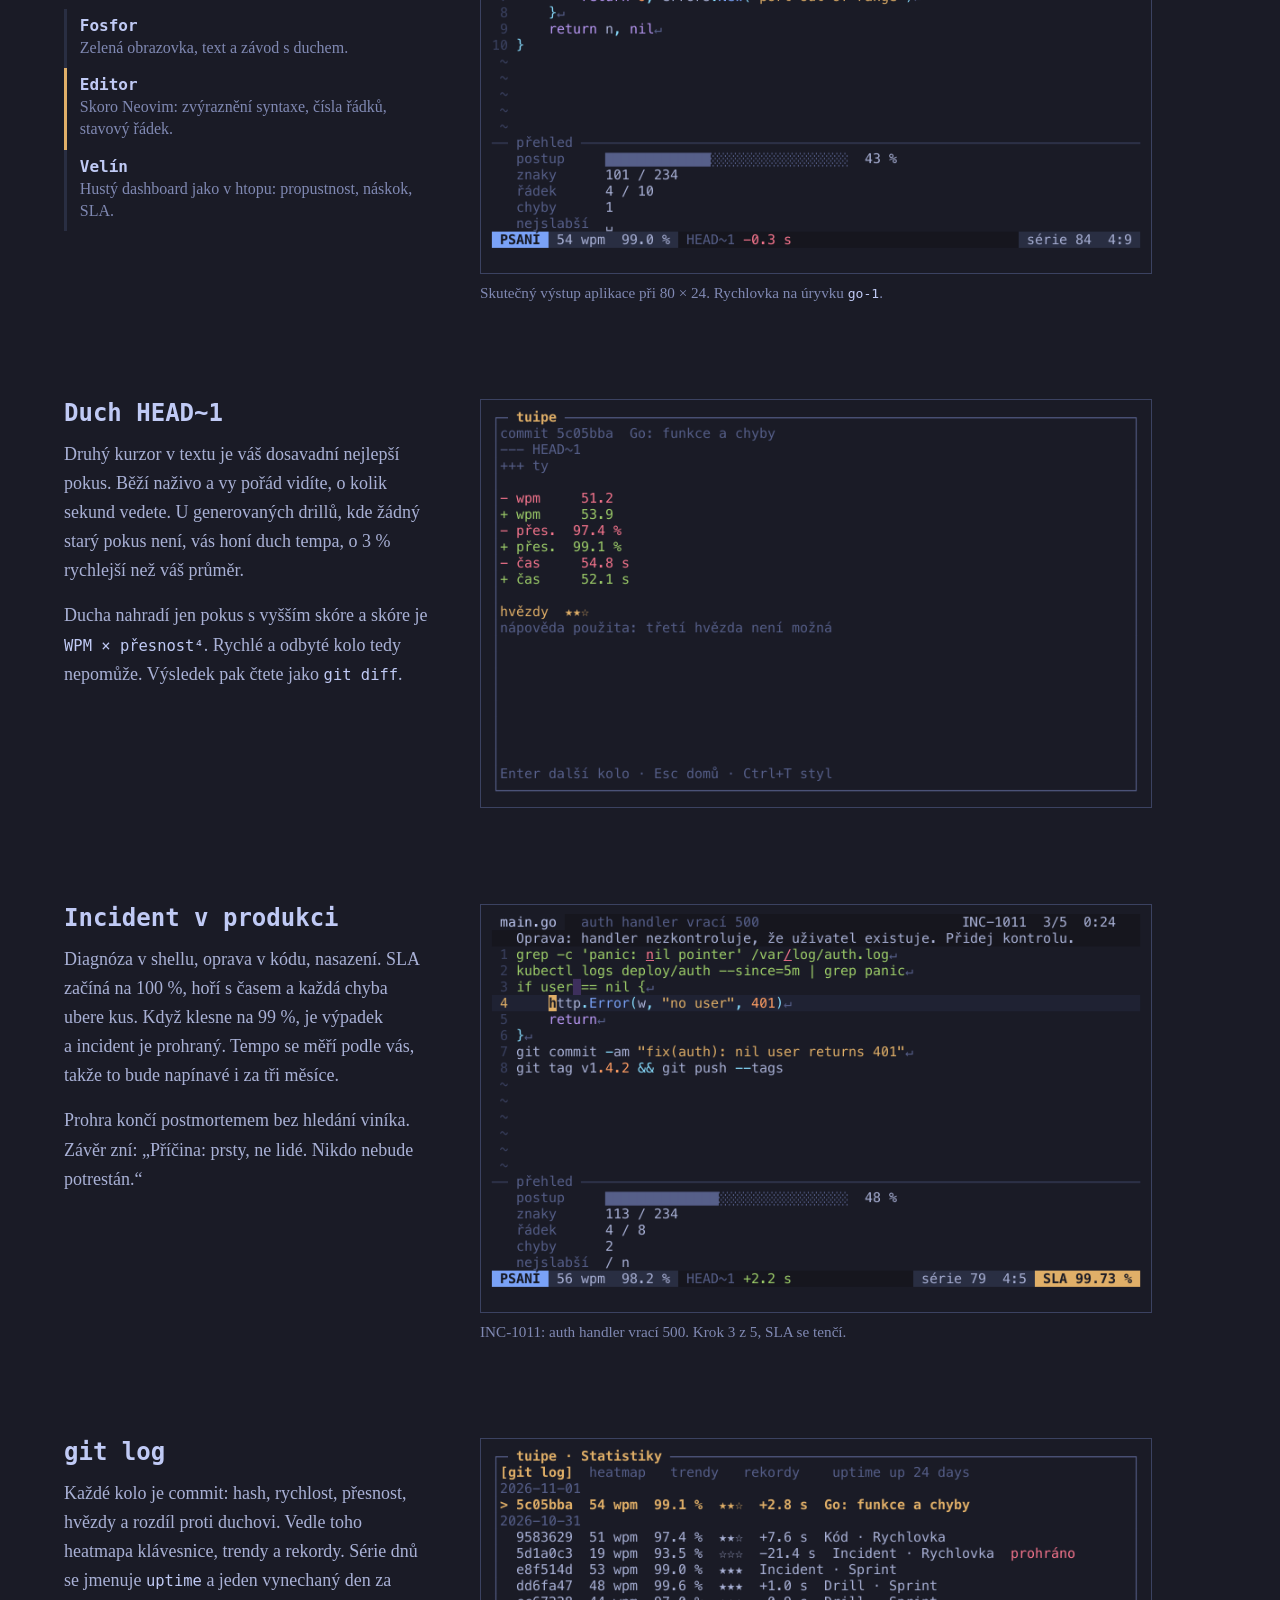
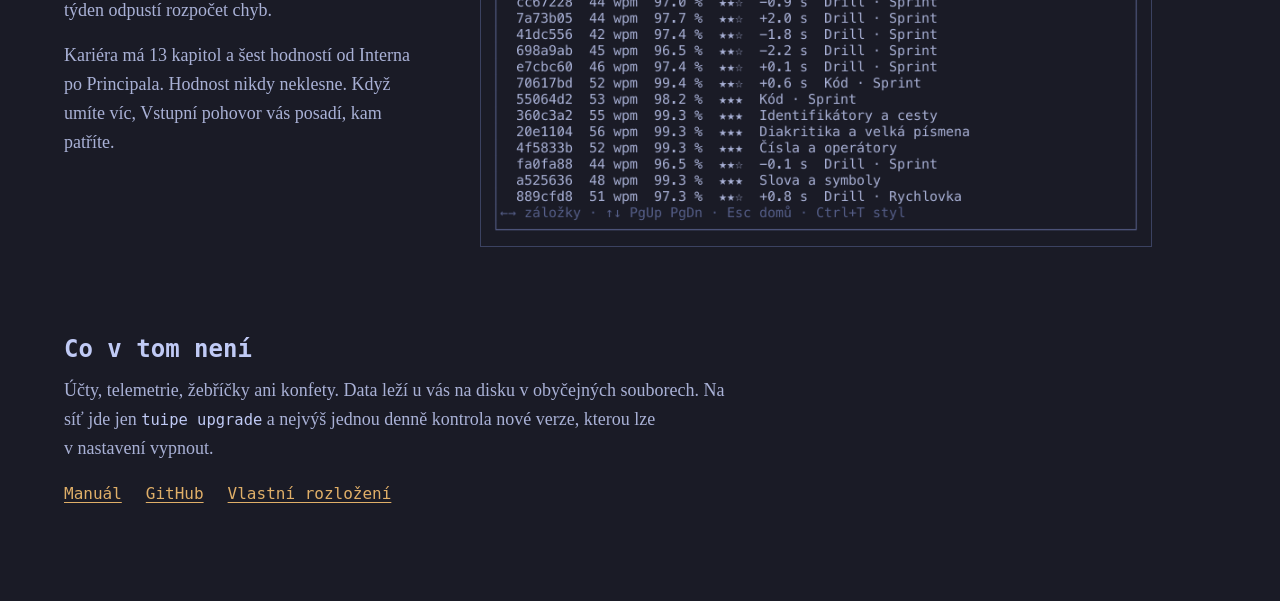
==== commit 3cc46cfe: "docs: match the manual, the site and the spec to the new behaviour Test-outs, placement length, dril" ====
--- a/site/index.html
+++ b/site/index.html
@@ -125,9 +125,9 @@
     <p>Prohra končí postmortemem bez hledání viníka. Závěr zní: <q>Příčina: prsty, ne lidé. Nikdo nebude potrestán.</q></p>
   </div>
   <figure class="by-style">
-    <img class="editor" src="assets/incident-editor.png" width="1488" height="904" loading="lazy" alt="Incident INC-1011 ve stylu Editor: příběh nad textem a ve stavovém řádku SLA 99,57 % a ztráta 0,3 sekundy na ducha.">
-    <img class="fosfor" src="assets/incident-fosfor.png" width="1488" height="904" loading="lazy" alt="Incident INC-1011 ve stylu Fosfor: závod s duchem a pod ním SLA 99,57 % s klesajícím měřidlem.">
-    <img class="velin" src="assets/incident-velin.png" width="1488" height="904" loading="lazy" alt="Incident INC-1011 ve stylu Velín: velký panel SLA, propustnost, ztráta na ducha a text s krokem opravy v Go.">
+    <img class="editor" src="assets/incident-editor.png" width="1488" height="904" loading="lazy" alt="Incident INC-1011 ve stylu Editor: příběh nad textem a ve stavovém řádku SLA 99,73 % a náskok 2,2 sekundy před duchem.">
+    <img class="fosfor" src="assets/incident-fosfor.png" width="1488" height="904" loading="lazy" alt="Incident INC-1011 ve stylu Fosfor: závod s duchem a pod ním SLA 99,73 % s klesajícím měřidlem.">
+    <img class="velin" src="assets/incident-velin.png" width="1488" height="904" loading="lazy" alt="Incident INC-1011 ve stylu Velín: velký panel SLA, propustnost, náskok před duchem a text s krokem opravy v Go.">
     <figcaption>INC-1011: auth handler vrací 500. Krok 3 z 5, SLA se tenčí.</figcaption>
   </figure>
 </section>
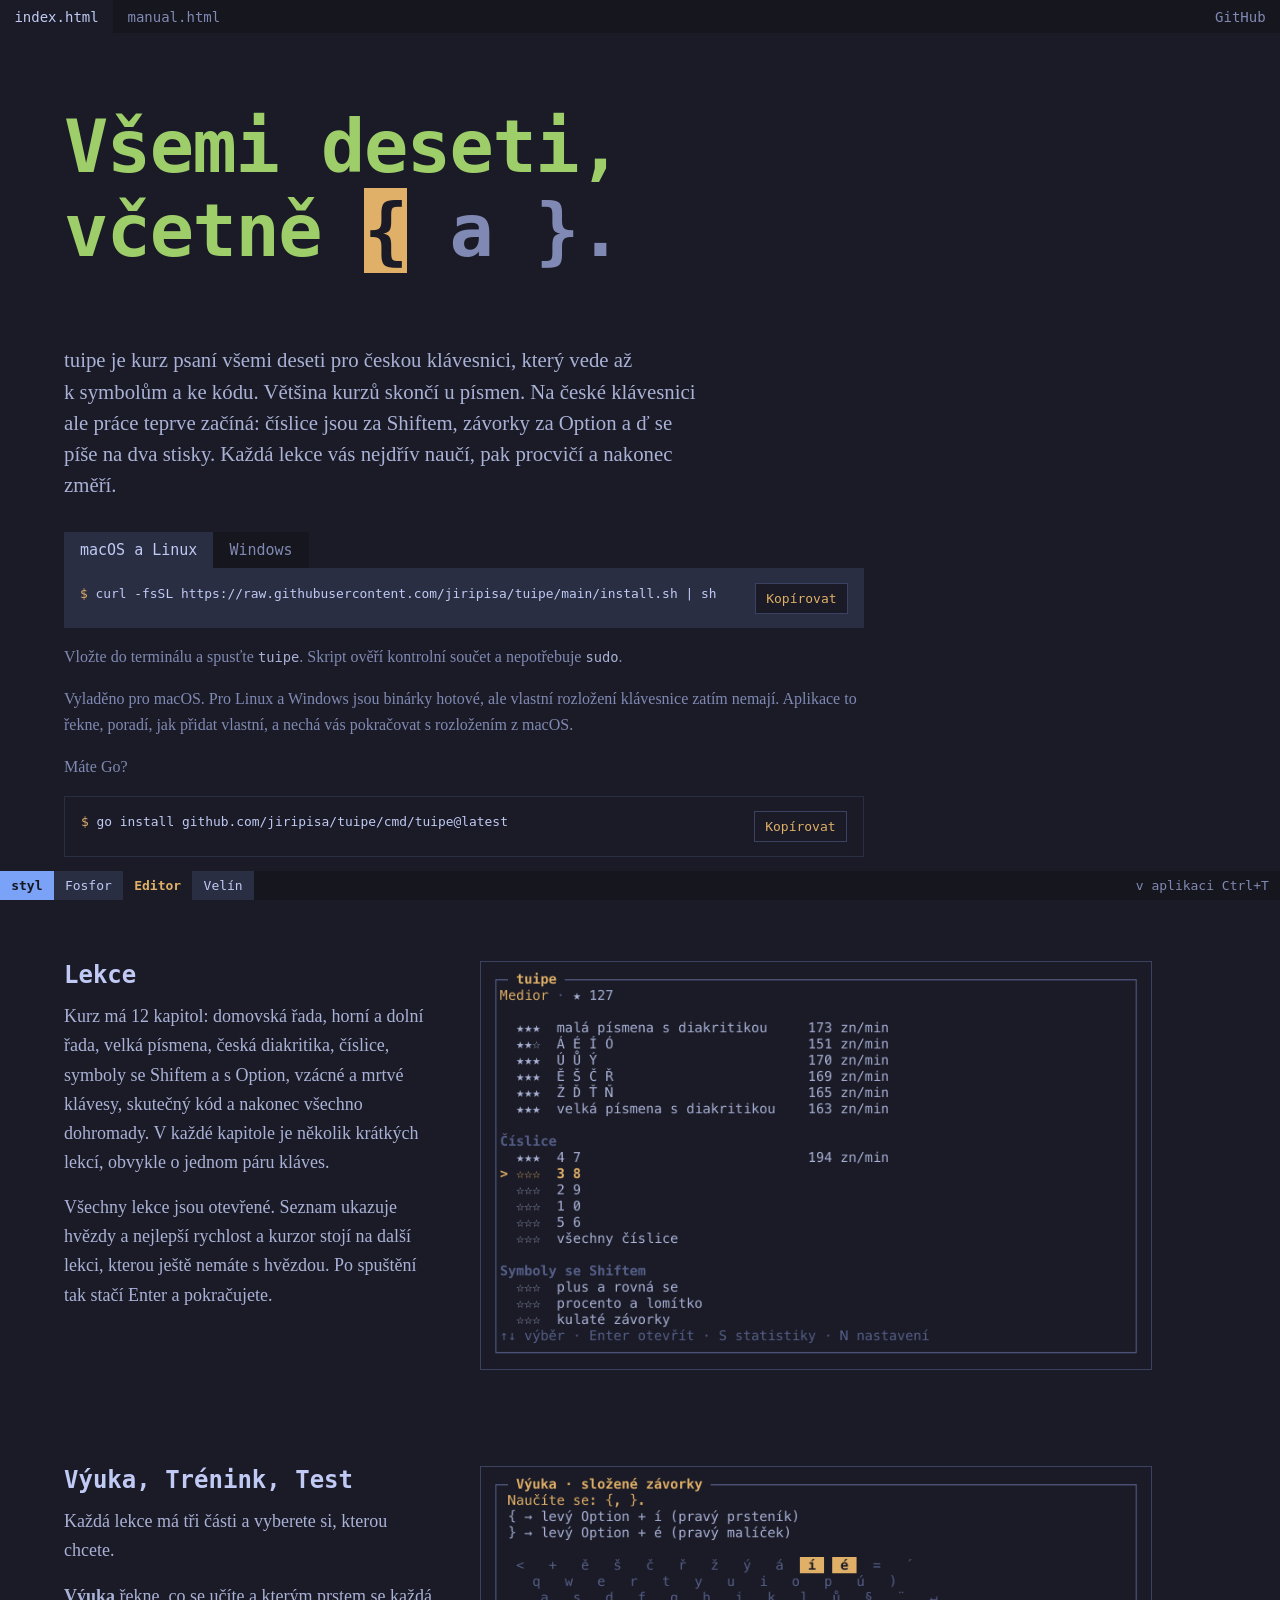
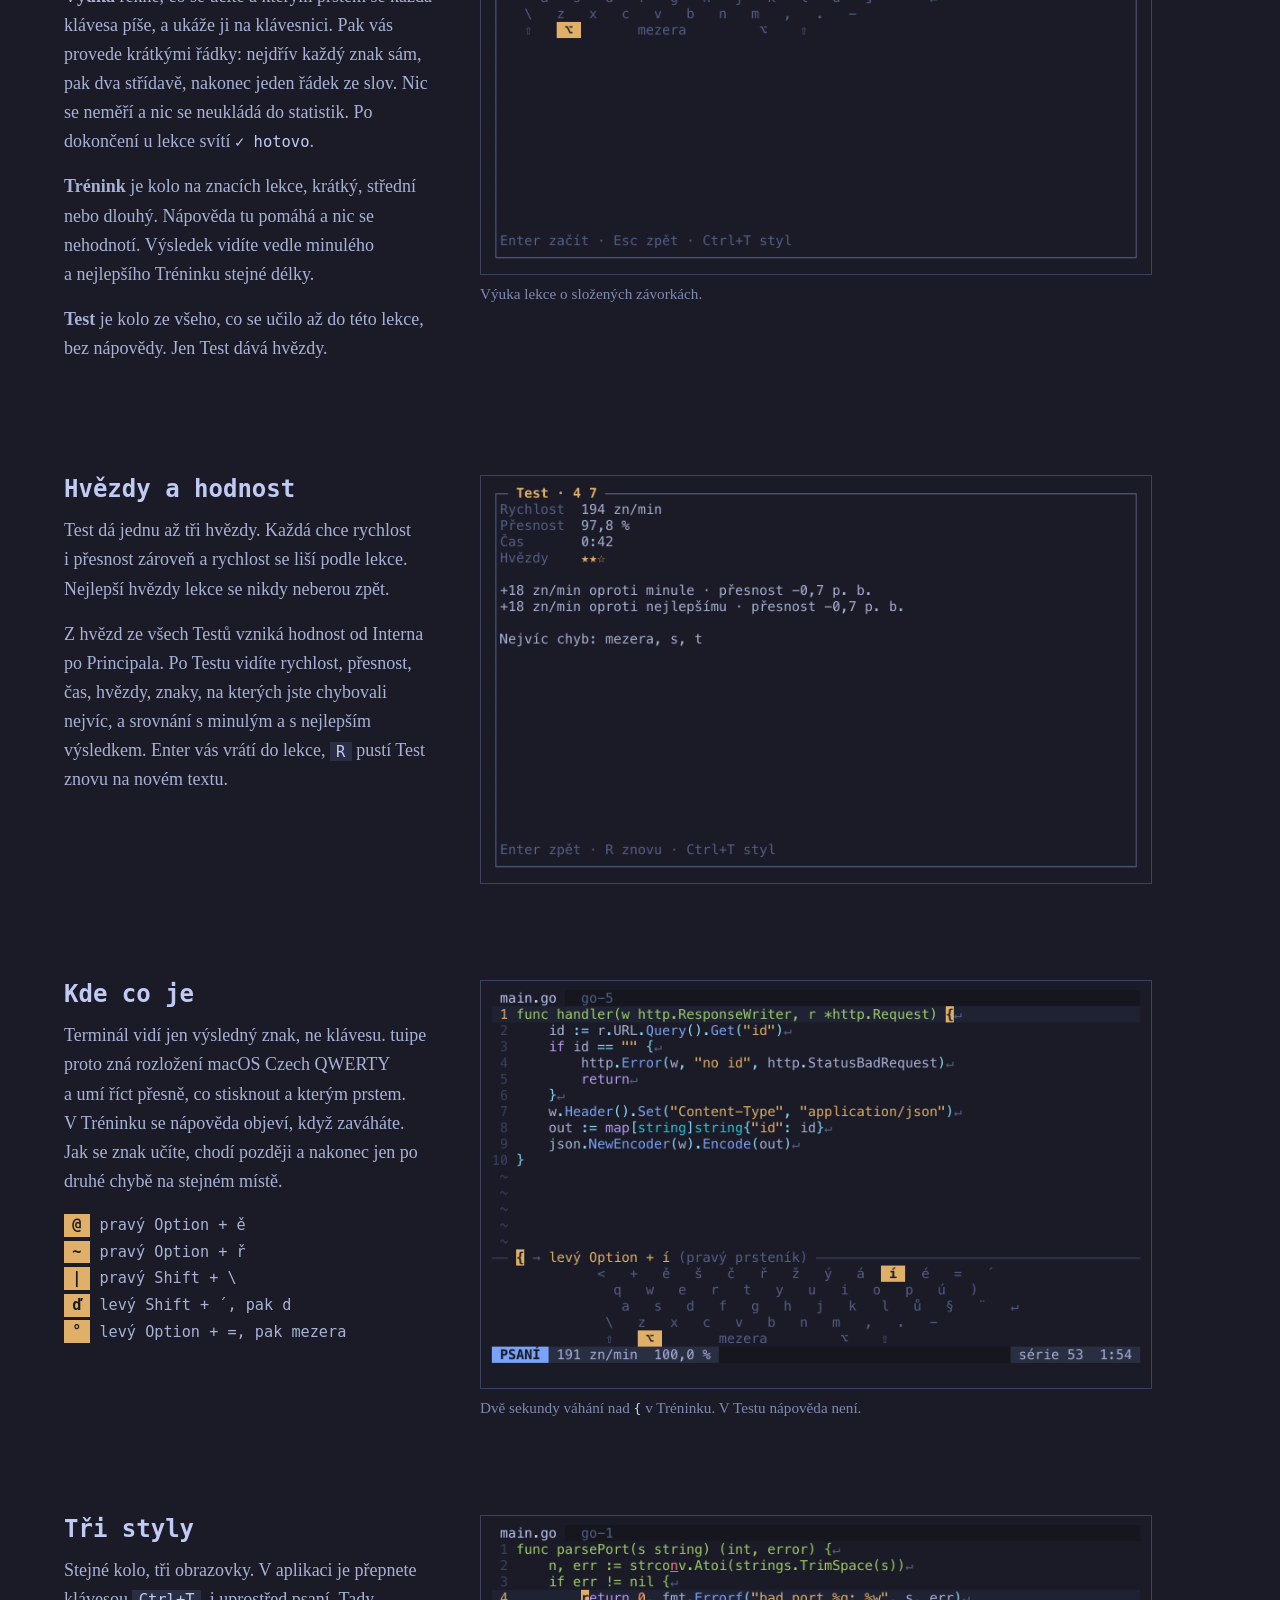
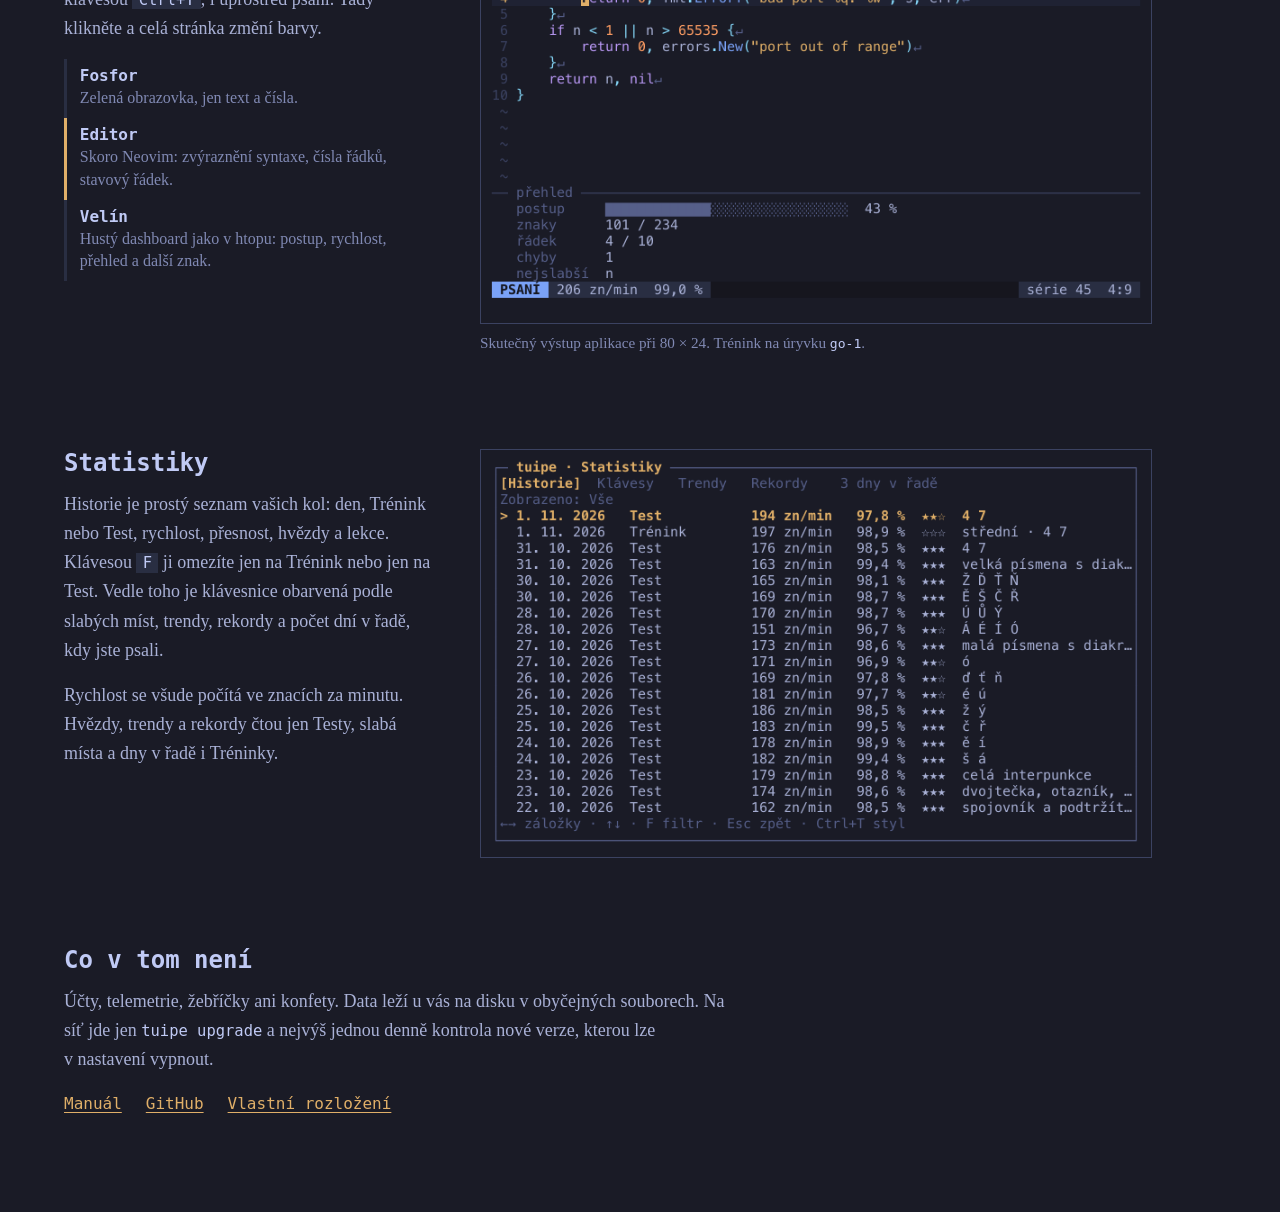
==== commit 319d6fa1: "docs: describe the typing course on the web and in the manual" ====
--- a/site/index.html
+++ b/site/index.html
@@ -4,7 +4,7 @@
 <meta charset="utf-8">
 <meta name="viewport" content="width=device-width, initial-scale=1">
 <title>tuipe</title>
-<meta name="description" content="Terminálový trenažér psaní všemi deseti pro programátory na české klávesnici QWERTY.">
+<meta name="description" content="Kurz psaní všemi deseti pro českou klávesnici, který vede až k symbolům a ke kódu. Lekce, výuka, trénink a test v terminálu.">
 <link rel="icon" href="data:image/svg+xml,%3Csvg xmlns='http://www.w3.org/2000/svg' viewBox='0 0 32 32'%3E%3Crect width='32' height='32' fill='%231a1b26'/%3E%3Ctext x='16' y='24' font-family='monospace' font-size='24' font-weight='700' text-anchor='middle' fill='%23e0af68'%3E%7B%3C/text%3E%3C/svg%3E">
 <script>
   document.documentElement.classList.add("js");
@@ -38,7 +38,7 @@
 <header class="hero">
   <h1 data-typed aria-label="Všemi deseti, včetně { a }.">Všemi deseti,<br>včetně { a }.</h1>
   <p class="hint-line" data-typed-hint><span class="cap">{</span> → <span class="chord">levý Option + í</span> (pravý prsteník)</p>
-  <p class="pitch">Většina trenažérů psaní skončí u písmen. Na české klávesnici ale práce teprve začíná: číslice jsou za Shiftem, závorky za Option a ď se píše na dva stisky. tuipe to trénuje přímo v terminálu, od domovské řady až po skutečný kód.</p>
+  <p class="pitch">tuipe je kurz psaní všemi deseti pro českou klávesnici, který vede až k symbolům a ke kódu. Většina kurzů skončí u písmen. Na české klávesnici ale práce teprve začíná: číslice jsou za Shiftem, závorky za Option a ď se píše na dva stisky. Každá lekce vás nejdřív naučí, pak procvičí a nakonec změří.</p>
 
   <section class="install" aria-label="Instalace">
     <div class="tabs" role="tablist" aria-label="Operační systém">
@@ -69,10 +69,46 @@
   </section>
 </header>
 
+<section class="split" id="lekce">
+  <div>
+    <h2>Lekce</h2>
+    <p>Kurz má 12 kapitol: domovská řada, horní a dolní řada, velká písmena, česká diakritika, číslice, symboly se Shiftem a s Option, vzácné a mrtvé klávesy, skutečný kód a nakonec všechno dohromady. V každé kapitole je několik krátkých lekcí, obvykle o jednom páru kláves.</p>
+    <p>Všechny lekce jsou otevřené. Seznam ukazuje hvězdy a nejlepší rychlost a kurzor stojí na další lekci, kterou ještě nemáte s hvězdou. Po spuštění tak stačí Enter a pokračujete.</p>
+  </div>
+  <figure>
+    <img src="assets/lessons.png" width="1488" height="904" loading="lazy" alt="Seznam lekcí: kapitoly s lekcemi, u každé hvězdy a nejlepší rychlost v znacích za minutu. Nahoře hodnost a počet hvězd, kurzor stojí na další lekci.">
+  </figure>
+</section>
+
+<section class="split" id="tri-casti">
+  <div>
+    <h2>Výuka, Trénink, Test</h2>
+    <p>Každá lekce má tři části a vyberete si, kterou chcete.</p>
+    <p><strong>Výuka</strong> řekne, co se učíte a kterým prstem se každá klávesa píše, a ukáže ji na klávesnici. Pak vás provede krátkými řádky: nejdřív každý znak sám, pak dva střídavě, nakonec jeden řádek ze slov. Nic se neměří a nic se neukládá do statistik. Po dokončení u lekce svítí <code>✓ hotovo</code>.</p>
+    <p><strong>Trénink</strong> je kolo na znacích lekce, krátký, střední nebo dlouhý. Nápověda tu pomáhá a nic se nehodnotí. Výsledek vidíte vedle minulého a nejlepšího Tréninku stejné délky.</p>
+    <p><strong>Test</strong> je kolo ze všeho, co se učilo až do této lekce, bez nápovědy. Jen Test dává hvězdy.</p>
+  </div>
+  <figure>
+    <img src="assets/teach.png" width="1488" height="904" loading="lazy" alt="Výuka lekce o složených závorkách: text říká, že { se píše levým Option a í pravým prsteníkem, a klávesnice má zvýrazněné klávesy í, é a levý Option.">
+    <figcaption>Výuka lekce o složených závorkách.</figcaption>
+  </figure>
+</section>
+
+<section class="split" id="hvezdy">
+  <div>
+    <h2>Hvězdy a hodnost</h2>
+    <p>Test dá jednu až tři hvězdy. Každá chce rychlost i přesnost zároveň a rychlost se liší podle lekce. Nejlepší hvězdy lekce se nikdy neberou zpět.</p>
+    <p>Z hvězd ze všech Testů vzniká hodnost od Interna po Principala. Po Testu vidíte rychlost, přesnost, čas, hvězdy, znaky, na kterých jste chybovali nejvíc, a srovnání s minulým a s nejlepším výsledkem. Enter vás vrátí do lekce, <kbd>R</kbd> pustí Test znovu na novém textu.</p>
+  </div>
+  <figure>
+    <img src="assets/results.png" width="1488" height="904" loading="lazy" alt="Výsledek Testu: rychlost, přesnost, čas, dvě hvězdy, srovnání s minulým a s nejlepším výsledkem a znaky s nejvíc chybami.">
+  </figure>
+</section>
+
 <section class="split" id="kolo">
   <div>
     <h2>Kde co je</h2>
-    <p>Terminál vidí jen výsledný znak, ne klávesu. tuipe proto zná rozložení macOS Czech QWERTY a umí říct přesně, co stisknout a kterým prstem. Nápověda se objeví, když zaváháte. Jak se znak učíte, chodí později a nakonec jen po druhé chybě na stejném místě.</p>
+    <p>Terminál vidí jen výsledný znak, ne klávesu. tuipe proto zná rozložení macOS Czech QWERTY a umí říct přesně, co stisknout a kterým prstem. V Tréninku se nápověda objeví, když zaváháte. Jak se znak učíte, chodí později a nakonec jen po druhé chybě na stejném místě.</p>
     <dl class="routes">
       <div><dt class="cap">@</dt><dd>pravý Option + ě</dd></div>
       <div><dt class="cap">~</dt><dd>pravý Option + ř</dd></div>
@@ -82,10 +118,10 @@
     </dl>
   </div>
   <figure class="by-style">
-    <img class="editor" src="assets/hint-editor.png" width="1488" height="904" loading="lazy" alt="Kolo ve stylu Editor: kurzor stojí na znaku {, pod textem je nápověda „levý Option + í (pravý prsteník)“ a mapa klávesnice se zvýrazněnými klávesami.">
-    <img class="fosfor" src="assets/hint-fosfor.png" width="1488" height="904" loading="lazy" alt="Kolo ve stylu Fosfor: po zaváhání na znaku { se dole objeví nápověda a mapa klávesnice.">
-    <img class="velin" src="assets/hint-velin.png" width="1488" height="904" loading="lazy" alt="Kolo ve stylu Velín: panel Klávesnice ukazuje zvýrazněné klávesy a panel Další znak popisuje, jak napsat {.">
-    <figcaption>Dvě sekundy váhání nad <code>{</code>. Tato nápověda stojí třetí hvězdu.</figcaption>
+    <img class="editor" src="assets/hint-editor.png" width="1488" height="904" loading="lazy" alt="Trénink ve stylu Editor: kurzor stojí na znaku {, pod textem je nápověda „levý Option + í (pravý prsteník)“ a mapa klávesnice se zvýrazněnými klávesami.">
+    <img class="fosfor" src="assets/hint-fosfor.png" width="1488" height="904" loading="lazy" alt="Trénink ve stylu Fosfor: po zaváhání na znaku { se dole objeví nápověda a mapa klávesnice.">
+    <img class="velin" src="assets/hint-velin.png" width="1488" height="904" loading="lazy" alt="Trénink ve stylu Velín: panel Klávesnice ukazuje zvýrazněné klávesy a panel Další znak popisuje, jak napsat {.">
+    <figcaption>Dvě sekundy váhání nad <code>{</code> v Tréninku. V Testu nápověda není.</figcaption>
   </figure>
 </section>
 
@@ -94,52 +130,27 @@
     <h2>Tři styly</h2>
     <p>Stejné kolo, tři obrazovky. V aplikaci je přepnete klávesou <kbd>Ctrl+T</kbd>, i uprostřed psaní. Tady klikněte a celá stránka změní barvy.</p>
     <ul class="styles">
-      <li><button type="button" data-set-style="fosfor" aria-pressed="false"><b>Fosfor</b><span>Zelená obrazovka, text a závod s duchem.</span></button></li>
+      <li><button type="button" data-set-style="fosfor" aria-pressed="false"><b>Fosfor</b><span>Zelená obrazovka, jen text a čísla.</span></button></li>
       <li><button type="button" data-set-style="editor" aria-pressed="true"><b>Editor</b><span>Skoro Neovim: zvýraznění syntaxe, čísla řádků, stavový řádek.</span></button></li>
-      <li><button type="button" data-set-style="velin" aria-pressed="false"><b>Velín</b><span>Hustý dashboard jako v htopu: propustnost, náskok, SLA.</span></button></li>
+      <li><button type="button" data-set-style="velin" aria-pressed="false"><b>Velín</b><span>Hustý dashboard jako v htopu: postup, rychlost, přehled a další znak.</span></button></li>
     </ul>
   </div>
   <figure class="by-style">
-    <img class="editor" src="assets/round-editor.png" width="1488" height="904" loading="lazy" alt="Styl Editor: kód v Go se zvýrazněnou syntaxí, čísla řádků a stavový řádek s rychlostí, přesností a náskokem před duchem.">
-    <img class="fosfor" src="assets/round-fosfor.png" width="1488" height="904" loading="lazy" alt="Styl Fosfor: zelený text na černém pozadí a pod ním dva pruhy závodu s duchem HEAD~1.">
-    <img class="velin" src="assets/round-velin.png" width="1488" height="904" loading="lazy" alt="Styl Velín: panely s postupem, propustností a náskokem nad textem, přehled a nejslabší znaky pod ním.">
-    <figcaption>Skutečný výstup aplikace při 80 × 24. Rychlovka na úryvku <code>go-1</code>.</figcaption>
+    <img class="editor" src="assets/round-editor.png" width="1488" height="904" loading="lazy" alt="Styl Editor: kód v Go se zvýrazněnou syntaxí, čísla řádků, přehled postupu a stavový řádek s rychlostí a přesností.">
+    <img class="fosfor" src="assets/round-fosfor.png" width="1488" height="904" loading="lazy" alt="Styl Fosfor: zelený text na černém pozadí a pod ním rychlost, přesnost a série.">
+    <img class="velin" src="assets/round-velin.png" width="1488" height="904" loading="lazy" alt="Styl Velín: panely s postupem, rychlostí a statistikou nad textem, přehled a nejslabší znaky pod ním.">
+    <figcaption>Skutečný výstup aplikace při 80 × 24. Trénink na úryvku <code>go-1</code>.</figcaption>
   </figure>
 </section>
 
-<section class="split" id="duch">
+<section class="split" id="statistiky">
   <div>
-    <h2>Duch HEAD~1</h2>
-    <p>Druhý kurzor v textu je váš dosavadní nejlepší pokus. Běží naživo a vy pořád vidíte, o kolik sekund vedete. U generovaných drillů, kde žádný starý pokus není, vás honí duch tempa, o 3 % rychlejší než váš průměr.</p>
-    <p>Ducha nahradí jen pokus s vyšším skóre a skóre je <code>WPM × přesnost⁴</code>. Rychlé a odbyté kolo tedy nepomůže. Výsledek pak čtete jako <code>git diff</code>.</p>
+    <h2>Statistiky</h2>
+    <p>Historie je prostý seznam vašich kol: den, Trénink nebo Test, rychlost, přesnost, hvězdy a lekce. Klávesou <kbd>F</kbd> ji omezíte jen na Trénink nebo jen na Test. Vedle toho je klávesnice obarvená podle slabých míst, trendy, rekordy a počet dní v řadě, kdy jste psali.</p>
+    <p>Rychlost se všude počítá ve znacích za minutu. Hvězdy, trendy a rekordy čtou jen Testy, slabá místa a dny v řadě i Tréninky.</p>
   </div>
   <figure>
-    <img src="assets/results.png" width="1488" height="904" loading="lazy" alt="Výsledek kola jako git diff proti HEAD~1: červeně staré hodnoty, zeleně nové, dvě hvězdy a poznámka, že kvůli nápovědě není třetí hvězda možná.">
-  </figure>
-</section>
-
-<section class="split" id="incident">
-  <div>
-    <h2>Incident v produkci</h2>
-    <p>Diagnóza v shellu, oprava v kódu, nasazení. SLA začíná na 100 %, hoří s časem a každá chyba ubere kus. Když klesne na 99 %, je výpadek a incident je prohraný. Tempo se měří podle vás, takže to bude napínavé i za tři měsíce.</p>
-    <p>Prohra končí postmortemem bez hledání viníka. Závěr zní: <q>Příčina: prsty, ne lidé. Nikdo nebude potrestán.</q></p>
-  </div>
-  <figure class="by-style">
-    <img class="editor" src="assets/incident-editor.png" width="1488" height="904" loading="lazy" alt="Incident INC-1011 ve stylu Editor: příběh nad textem a ve stavovém řádku SLA 99,73 % a náskok 2,2 sekundy před duchem.">
-    <img class="fosfor" src="assets/incident-fosfor.png" width="1488" height="904" loading="lazy" alt="Incident INC-1011 ve stylu Fosfor: závod s duchem a pod ním SLA 99,73 % s klesajícím měřidlem.">
-    <img class="velin" src="assets/incident-velin.png" width="1488" height="904" loading="lazy" alt="Incident INC-1011 ve stylu Velín: velký panel SLA, propustnost, náskok před duchem a text s krokem opravy v Go.">
-    <figcaption>INC-1011: auth handler vrací 500. Krok 3 z 5, SLA se tenčí.</figcaption>
-  </figure>
-</section>
-
-<section class="split" id="historie">
-  <div>
-    <h2>git log</h2>
-    <p>Každé kolo je commit: hash, rychlost, přesnost, hvězdy a rozdíl proti duchovi. Vedle toho heatmapa klávesnice, trendy a rekordy. Série dnů se jmenuje <code>uptime</code> a jeden vynechaný den za týden odpustí rozpočet chyb.</p>
-    <p>Kariéra má 13 kapitol a šest hodností od Interna po Principala. Hodnost nikdy neklesne. Když umíte víc, Vstupní pohovor vás posadí, kam patříte.</p>
-  </div>
-  <figure>
-    <img src="assets/gitlog.png" width="1488" height="904" loading="lazy" alt="Obrazovka Statistiky, záložka git log: kola po dnech s hashem, rychlostí, přesností, hvězdami a náskokem, jeden incident je označený jako prohraný.">
+    <img src="assets/history.png" width="1488" height="904" loading="lazy" alt="Obrazovka Statistiky, záložka Historie: kola po dnech s druhem kola, rychlostí, přesností, hvězdami a lekcí.">
   </figure>
 </section>
 
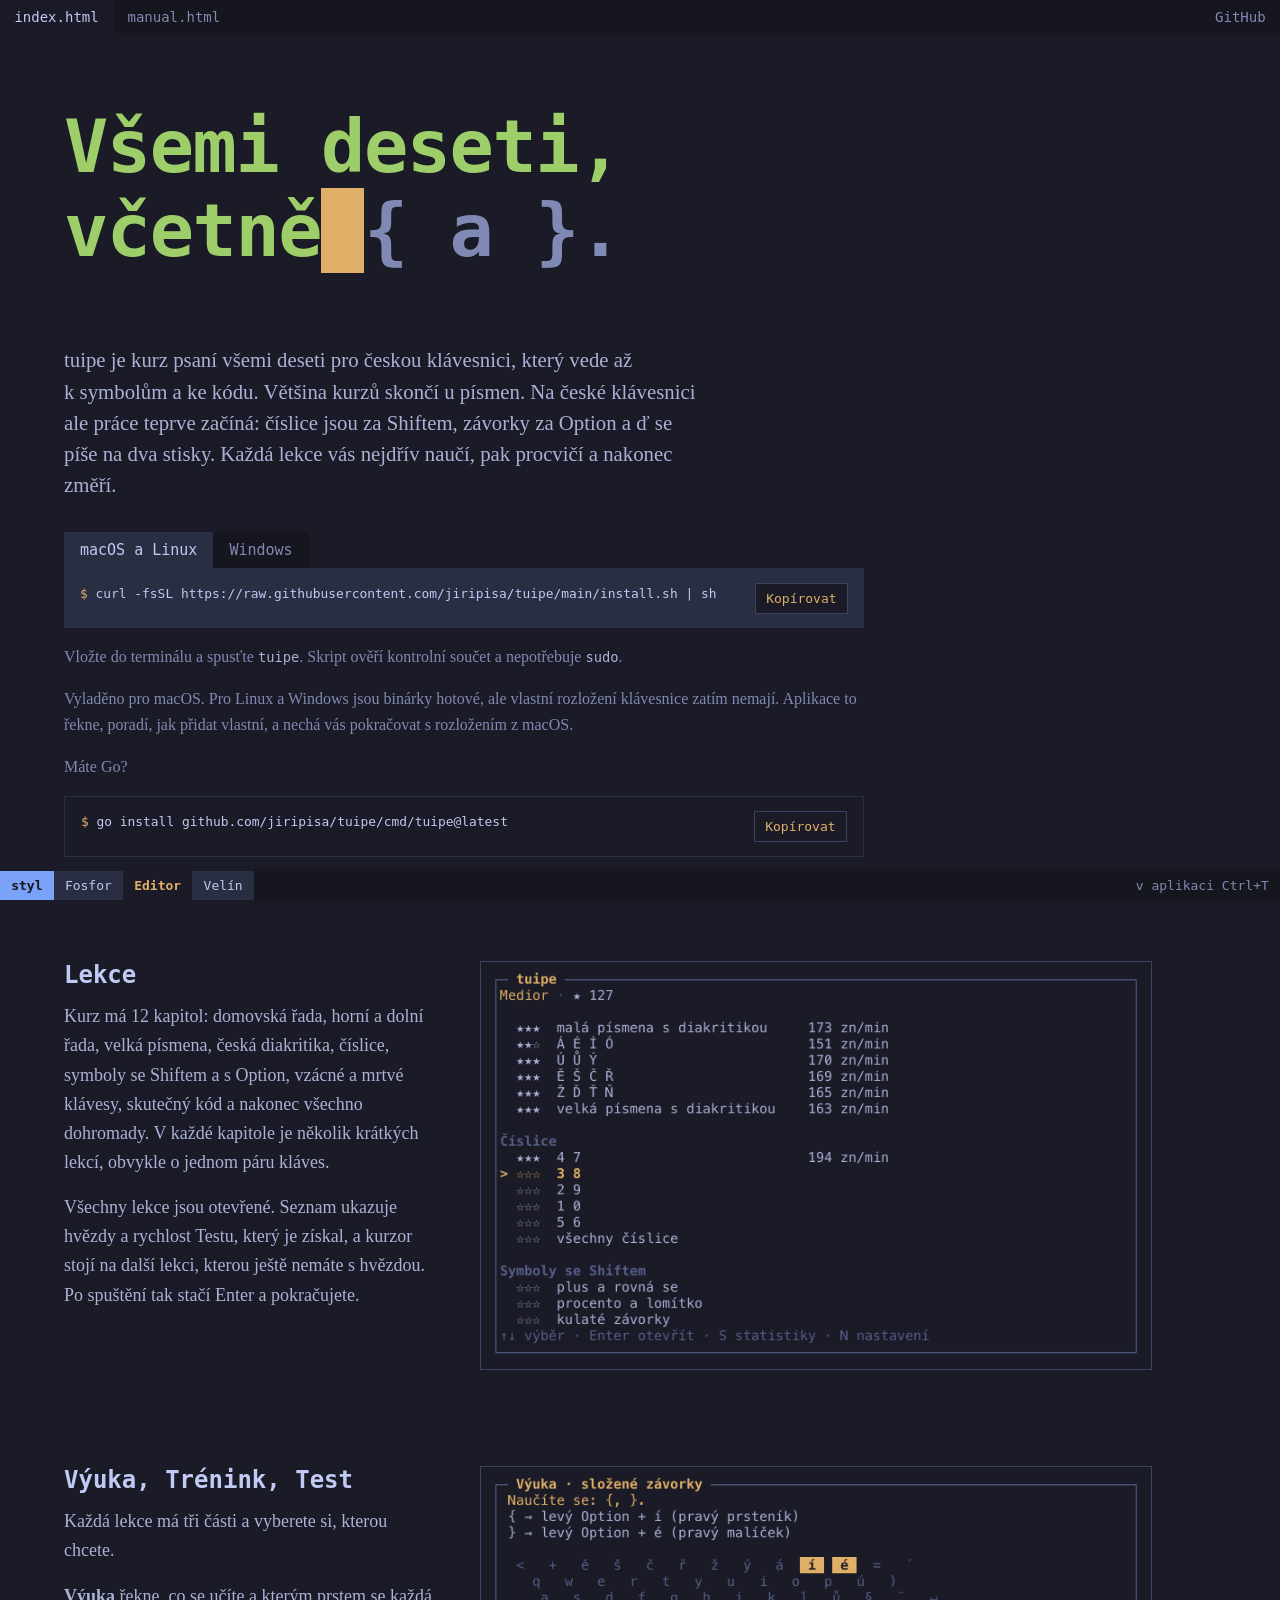
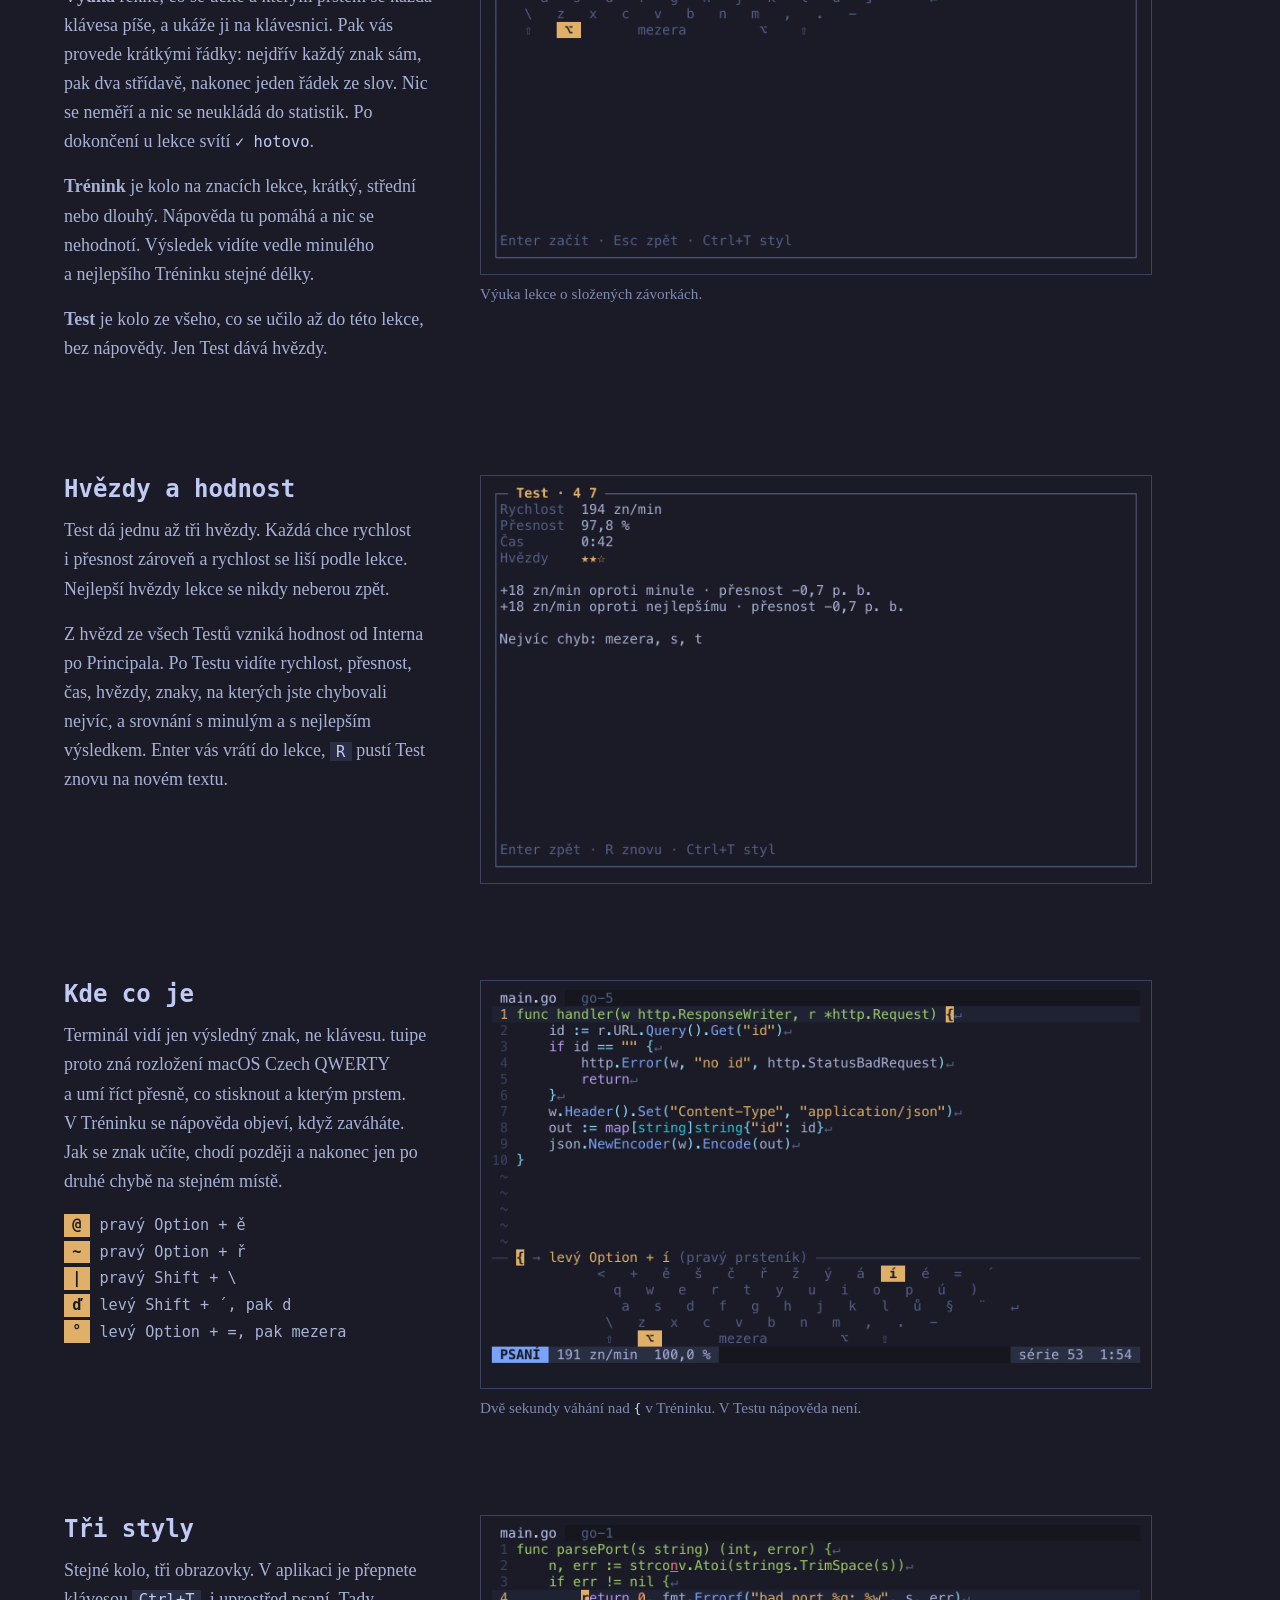
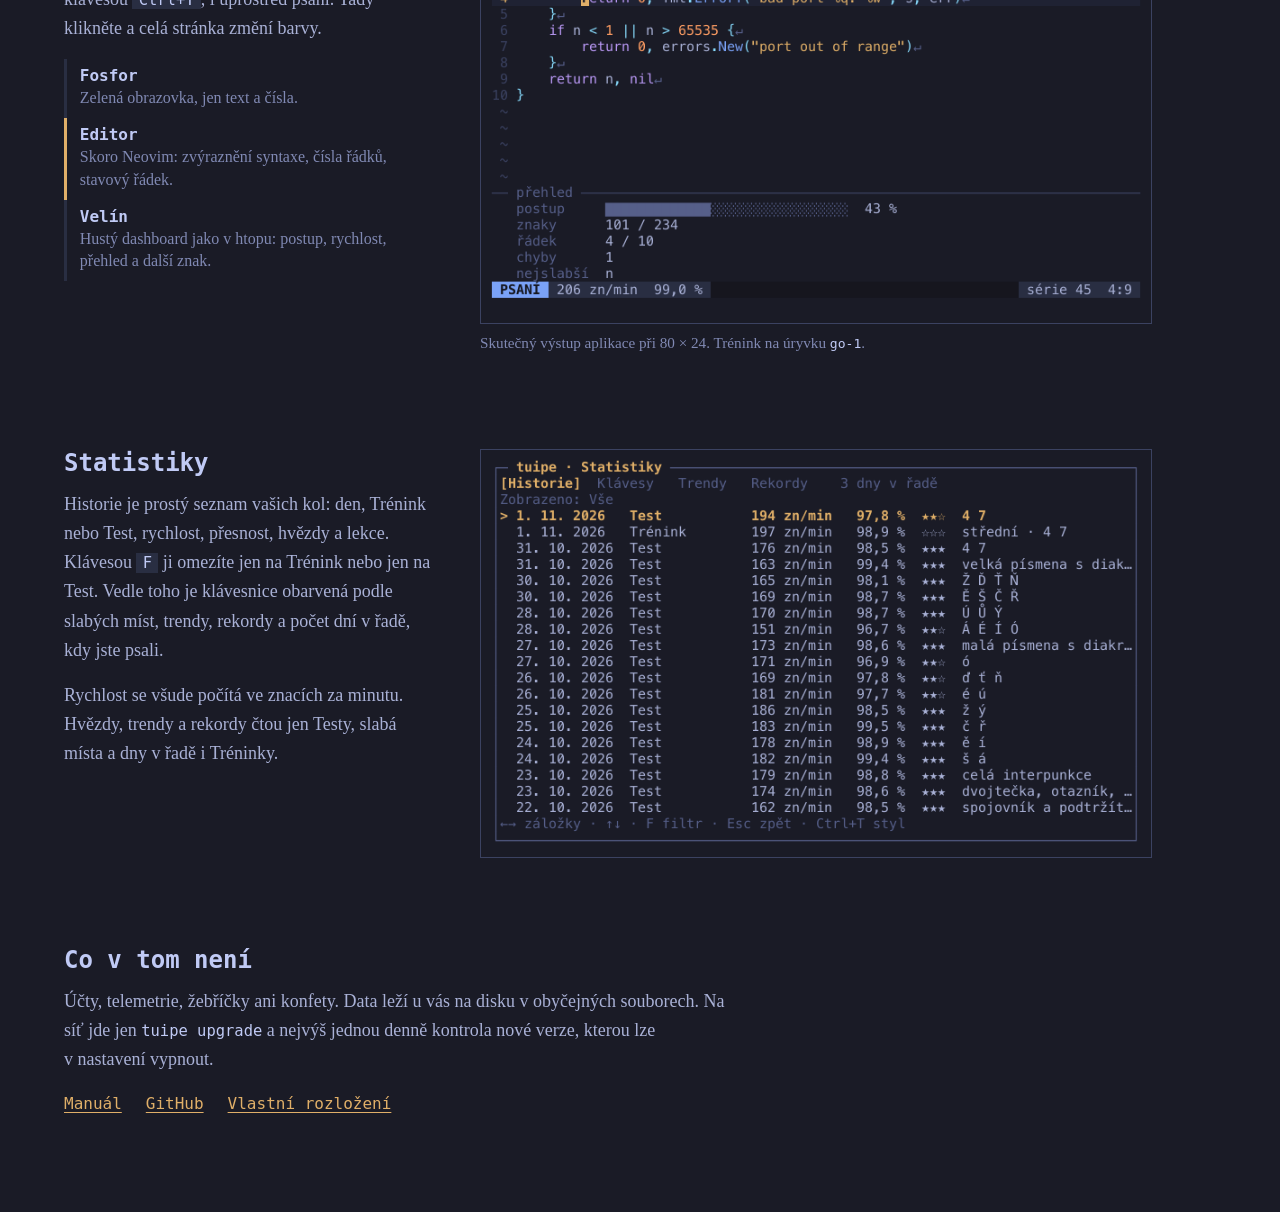
==== commit 106cd229: "fix: pair the stars of a lesson with the speed of the Test that earned them The best run of a part i" ====
--- a/site/index.html
+++ b/site/index.html
@@ -73,10 +73,10 @@
   <div>
     <h2>Lekce</h2>
     <p>Kurz má 12 kapitol: domovská řada, horní a dolní řada, velká písmena, česká diakritika, číslice, symboly se Shiftem a s Option, vzácné a mrtvé klávesy, skutečný kód a nakonec všechno dohromady. V každé kapitole je několik krátkých lekcí, obvykle o jednom páru kláves.</p>
-    <p>Všechny lekce jsou otevřené. Seznam ukazuje hvězdy a nejlepší rychlost a kurzor stojí na další lekci, kterou ještě nemáte s hvězdou. Po spuštění tak stačí Enter a pokračujete.</p>
+    <p>Všechny lekce jsou otevřené. Seznam ukazuje hvězdy a rychlost Testu, který je získal, a kurzor stojí na další lekci, kterou ještě nemáte s hvězdou. Po spuštění tak stačí Enter a pokračujete.</p>
   </div>
   <figure>
-    <img src="assets/lessons.png" width="1488" height="904" loading="lazy" alt="Seznam lekcí: kapitoly s lekcemi, u každé hvězdy a nejlepší rychlost v znacích za minutu. Nahoře hodnost a počet hvězd, kurzor stojí na další lekci.">
+    <img src="assets/lessons.png" width="1488" height="904" loading="lazy" alt="Seznam lekcí: kapitoly s lekcemi, u každé hvězdy a rychlost Testu, který je získal, v znacích za minutu. Nahoře hodnost a počet hvězd, kurzor stojí na další lekci.">
   </figure>
 </section>
 
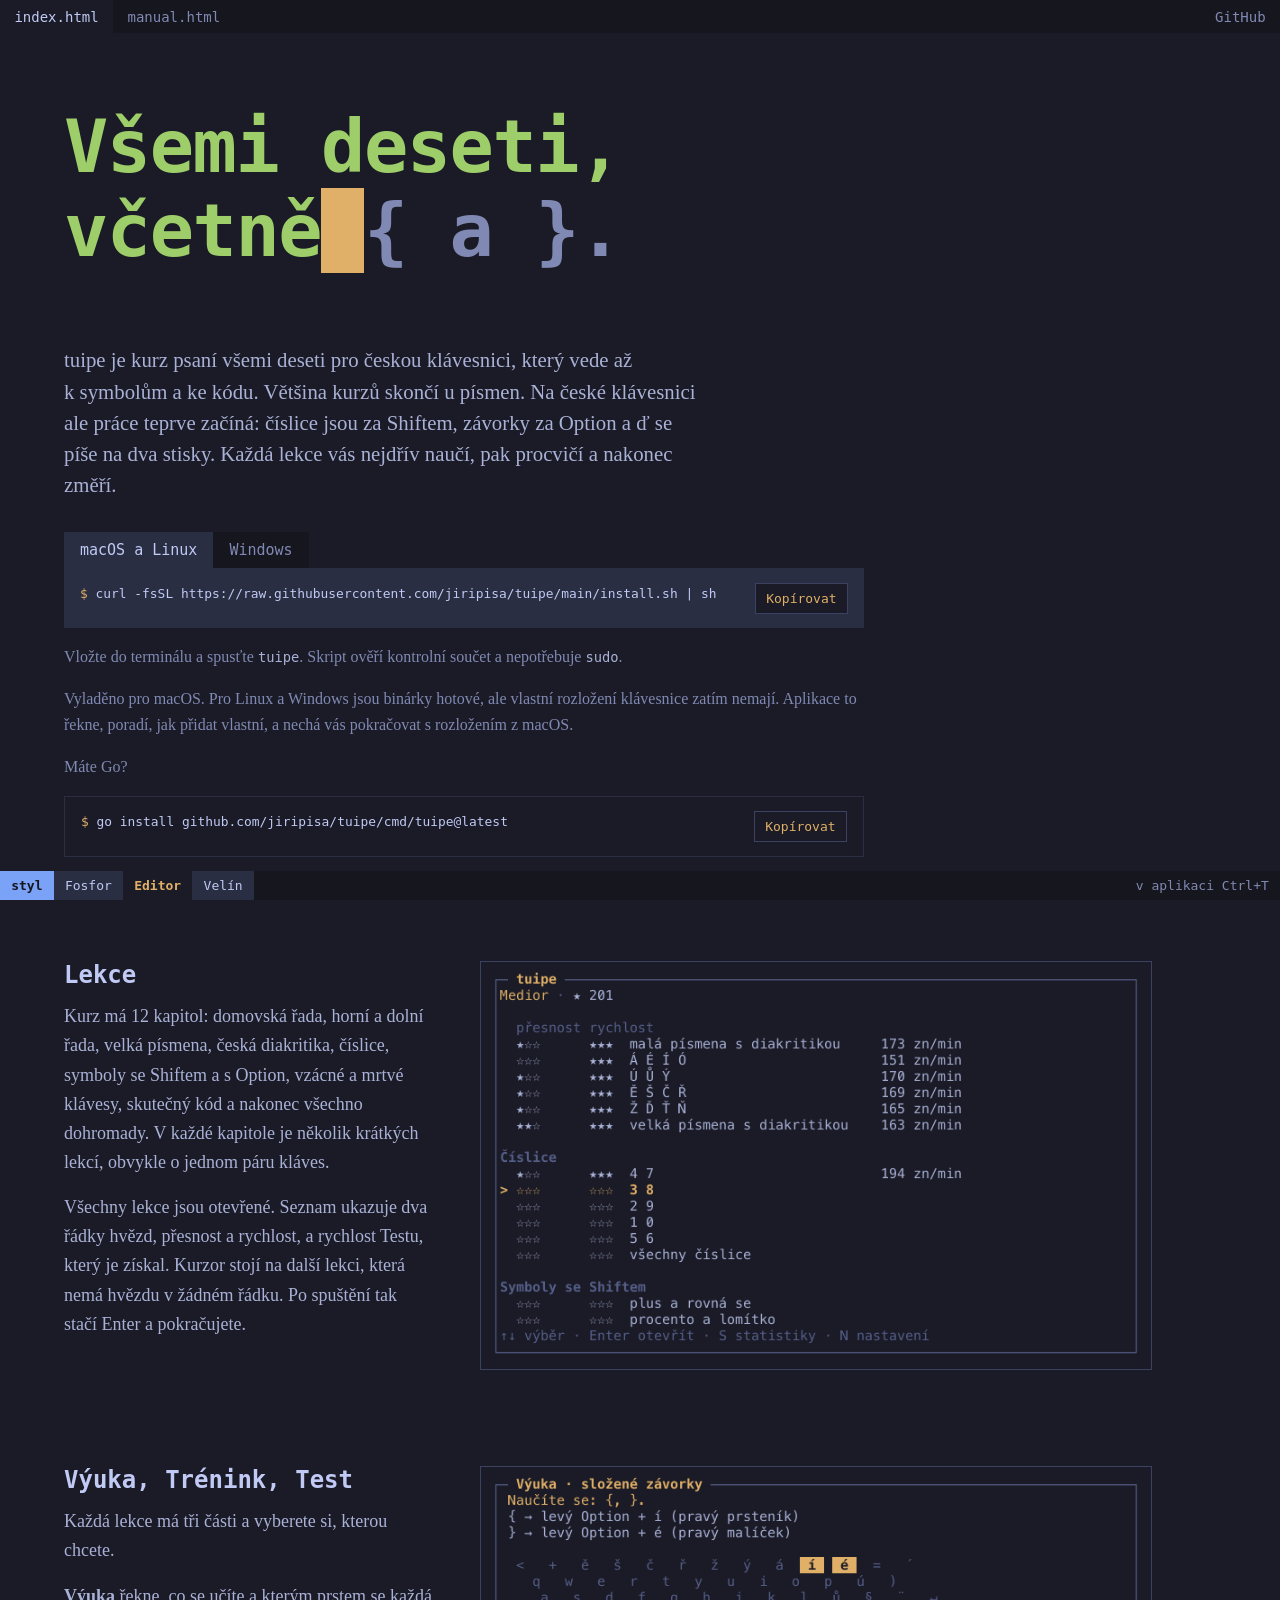
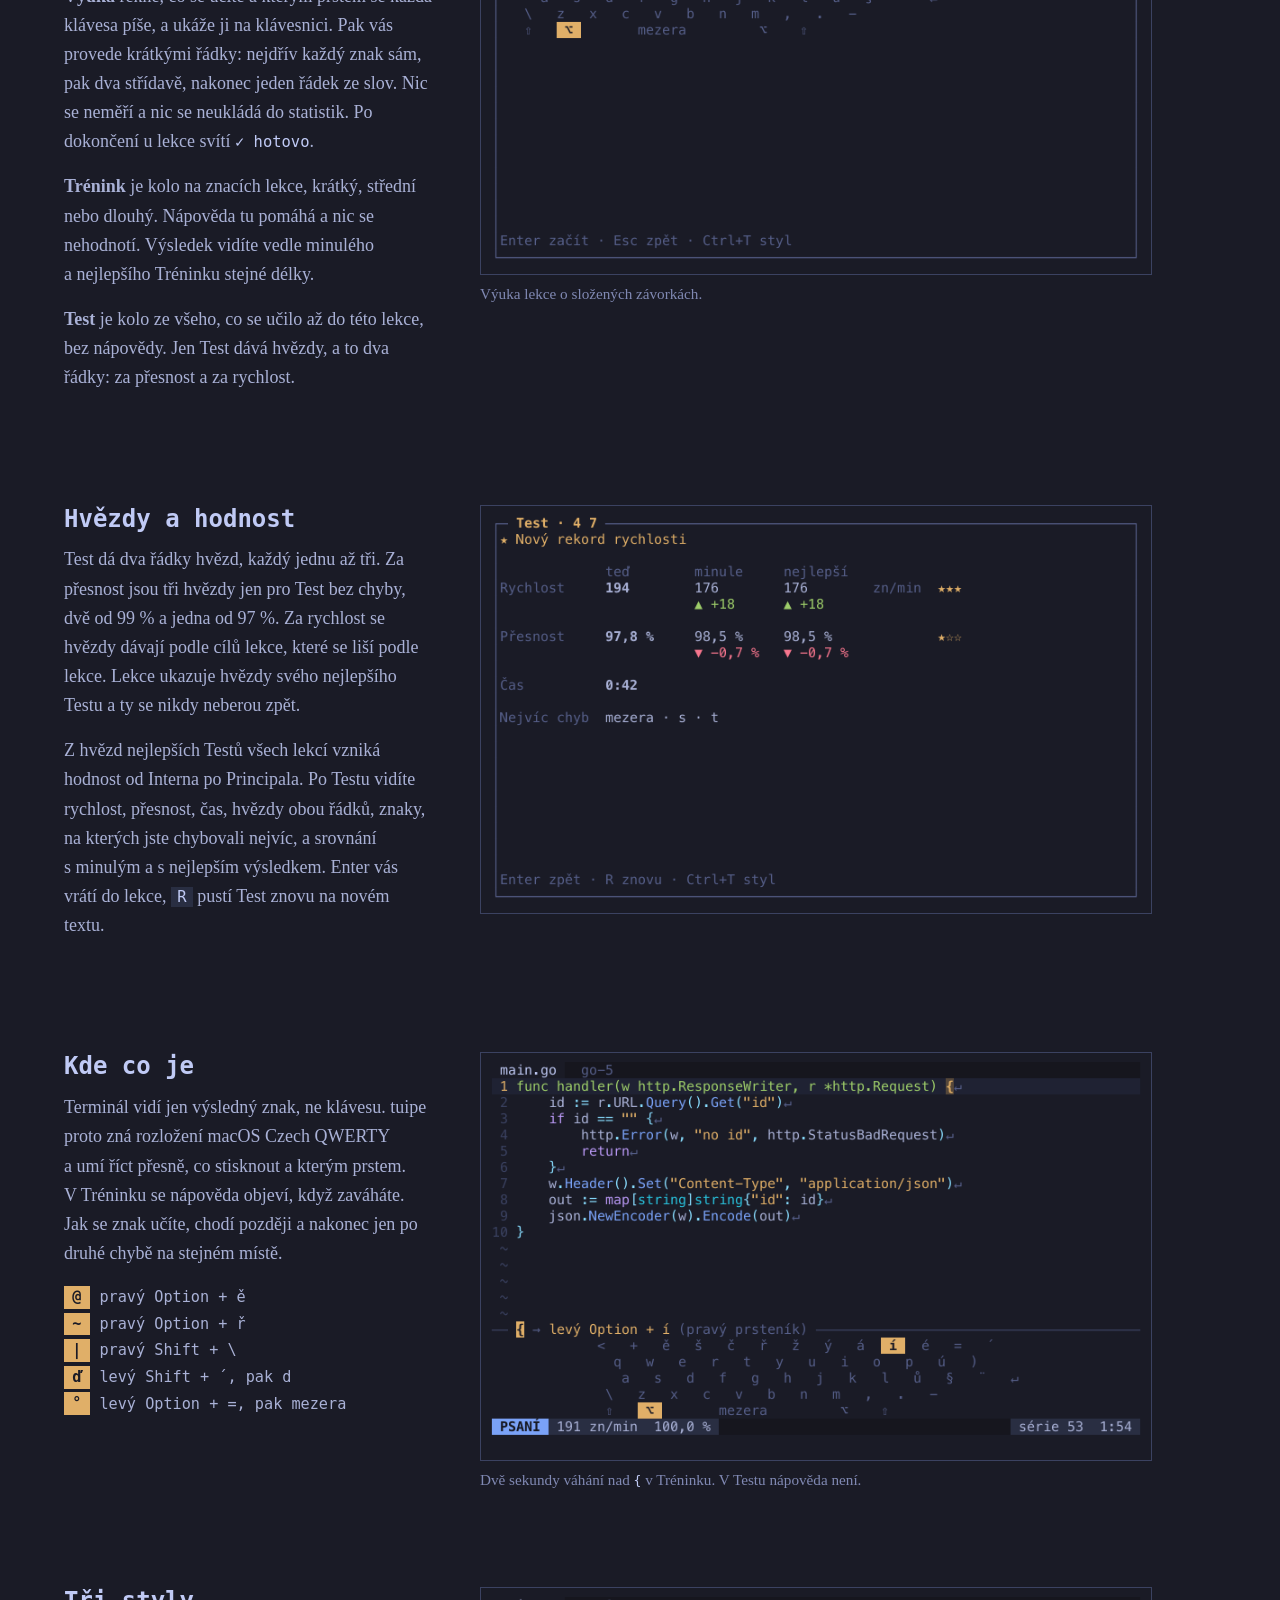
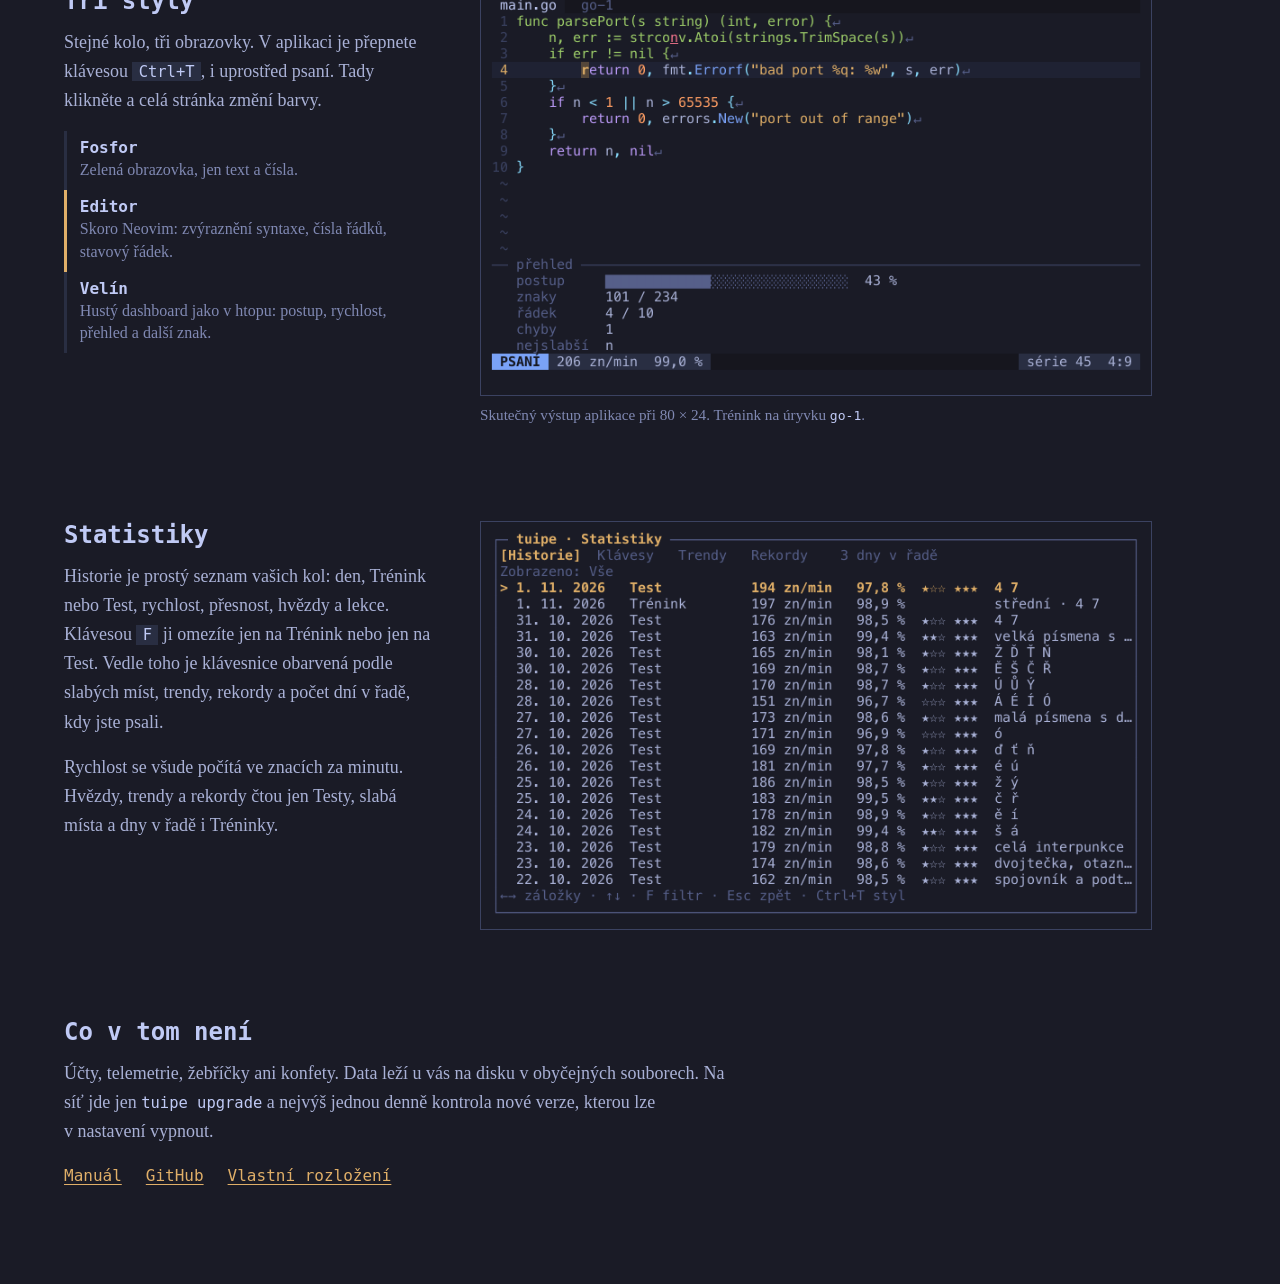
==== commit f541f70f: "docs: describe accuracy and speed stars" ====
--- a/site/index.html
+++ b/site/index.html
@@ -73,10 +73,10 @@
   <div>
     <h2>Lekce</h2>
     <p>Kurz má 12 kapitol: domovská řada, horní a dolní řada, velká písmena, česká diakritika, číslice, symboly se Shiftem a s Option, vzácné a mrtvé klávesy, skutečný kód a nakonec všechno dohromady. V každé kapitole je několik krátkých lekcí, obvykle o jednom páru kláves.</p>
-    <p>Všechny lekce jsou otevřené. Seznam ukazuje hvězdy a rychlost Testu, který je získal, a kurzor stojí na další lekci, kterou ještě nemáte s hvězdou. Po spuštění tak stačí Enter a pokračujete.</p>
+    <p>Všechny lekce jsou otevřené. Seznam ukazuje dva řádky hvězd, přesnost a rychlost, a rychlost Testu, který je získal. Kurzor stojí na další lekci, která nemá hvězdu v žádném řádku. Po spuštění tak stačí Enter a pokračujete.</p>
   </div>
   <figure>
-    <img src="assets/lessons.png" width="1488" height="904" loading="lazy" alt="Seznam lekcí: kapitoly s lekcemi, u každé hvězdy a rychlost Testu, který je získal, v znacích za minutu. Nahoře hodnost a počet hvězd, kurzor stojí na další lekci.">
+    <img src="assets/lessons.png" width="1488" height="904" loading="lazy" alt="Seznam lekcí: kapitoly s lekcemi, u každé dva řádky hvězd, přesnost a rychlost, a rychlost Testu, který je získal, v znacích za minutu. Nahoře hodnost a počet hvězd, kurzor stojí na další lekci.">
   </figure>
 </section>
 
@@ -86,7 +86,7 @@
     <p>Každá lekce má tři části a vyberete si, kterou chcete.</p>
     <p><strong>Výuka</strong> řekne, co se učíte a kterým prstem se každá klávesa píše, a ukáže ji na klávesnici. Pak vás provede krátkými řádky: nejdřív každý znak sám, pak dva střídavě, nakonec jeden řádek ze slov. Nic se neměří a nic se neukládá do statistik. Po dokončení u lekce svítí <code>✓ hotovo</code>.</p>
     <p><strong>Trénink</strong> je kolo na znacích lekce, krátký, střední nebo dlouhý. Nápověda tu pomáhá a nic se nehodnotí. Výsledek vidíte vedle minulého a nejlepšího Tréninku stejné délky.</p>
-    <p><strong>Test</strong> je kolo ze všeho, co se učilo až do této lekce, bez nápovědy. Jen Test dává hvězdy.</p>
+    <p><strong>Test</strong> je kolo ze všeho, co se učilo až do této lekce, bez nápovědy. Jen Test dává hvězdy, a to dva řádky: za přesnost a za rychlost.</p>
   </div>
   <figure>
     <img src="assets/teach.png" width="1488" height="904" loading="lazy" alt="Výuka lekce o složených závorkách: text říká, že { se píše levým Option a í pravým prsteníkem, a klávesnice má zvýrazněné klávesy í, é a levý Option.">
@@ -97,11 +97,11 @@
 <section class="split" id="hvezdy">
   <div>
     <h2>Hvězdy a hodnost</h2>
-    <p>Test dá jednu až tři hvězdy. Každá chce rychlost i přesnost zároveň a rychlost se liší podle lekce. Nejlepší hvězdy lekce se nikdy neberou zpět.</p>
-    <p>Z hvězd ze všech Testů vzniká hodnost od Interna po Principala. Po Testu vidíte rychlost, přesnost, čas, hvězdy, znaky, na kterých jste chybovali nejvíc, a srovnání s minulým a s nejlepším výsledkem. Enter vás vrátí do lekce, <kbd>R</kbd> pustí Test znovu na novém textu.</p>
+    <p>Test dá dva řádky hvězd, každý jednu až tři. Za přesnost jsou tři hvězdy jen pro Test bez chyby, dvě od 99 % a jedna od 97 %. Za rychlost se hvězdy dávají podle cílů lekce, které se liší podle lekce. Lekce ukazuje hvězdy svého nejlepšího Testu a ty se nikdy neberou zpět.</p>
+    <p>Z hvězd nejlepších Testů všech lekcí vzniká hodnost od Interna po Principala. Po Testu vidíte rychlost, přesnost, čas, hvězdy obou řádků, znaky, na kterých jste chybovali nejvíc, a srovnání s minulým a s nejlepším výsledkem. Enter vás vrátí do lekce, <kbd>R</kbd> pustí Test znovu na novém textu.</p>
   </div>
   <figure>
-    <img src="assets/results.png" width="1488" height="904" loading="lazy" alt="Výsledek Testu: rychlost, přesnost, čas, dvě hvězdy, srovnání s minulým a s nejlepším výsledkem a znaky s nejvíc chybami.">
+    <img src="assets/results.png" width="1488" height="904" loading="lazy" alt="Výsledek Testu: rychlost, přesnost, čas, dva řádky hvězd, srovnání s minulým a s nejlepším výsledkem a znaky s nejvíc chybami.">
   </figure>
 </section>
 
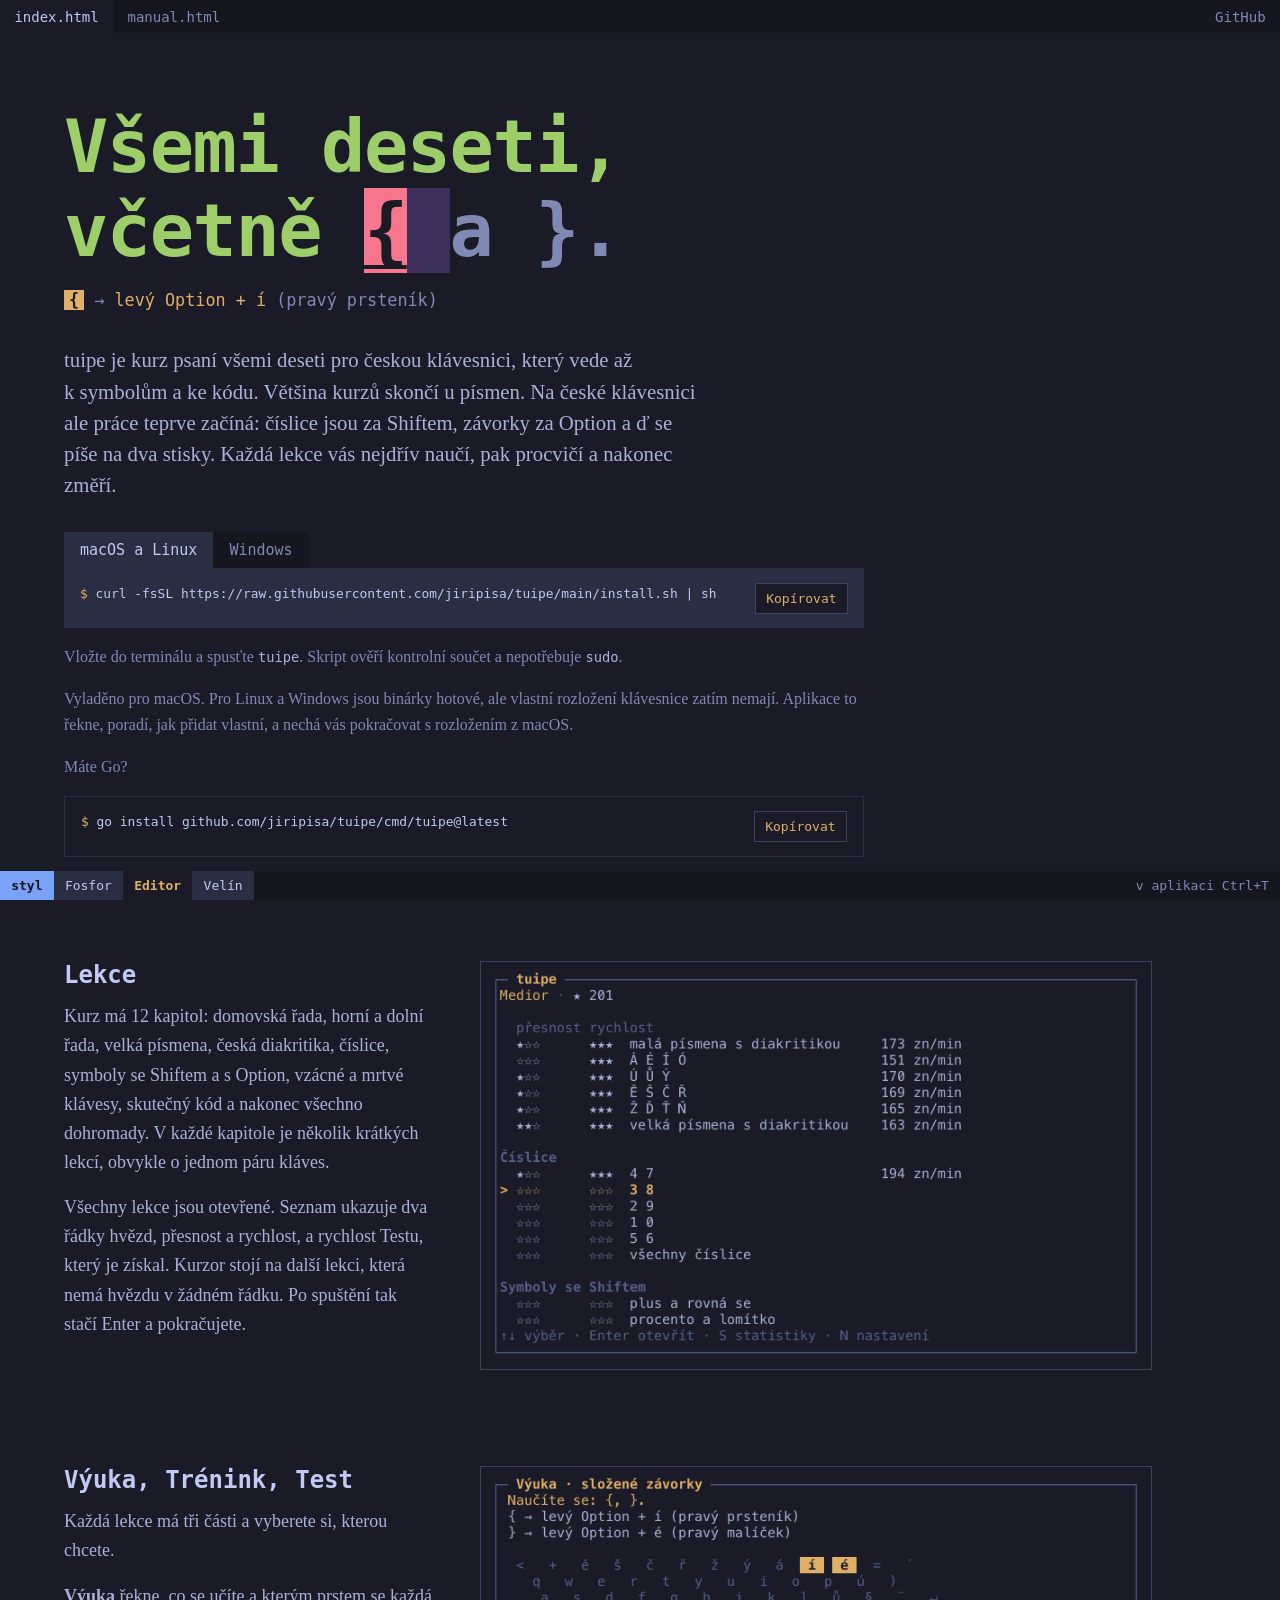
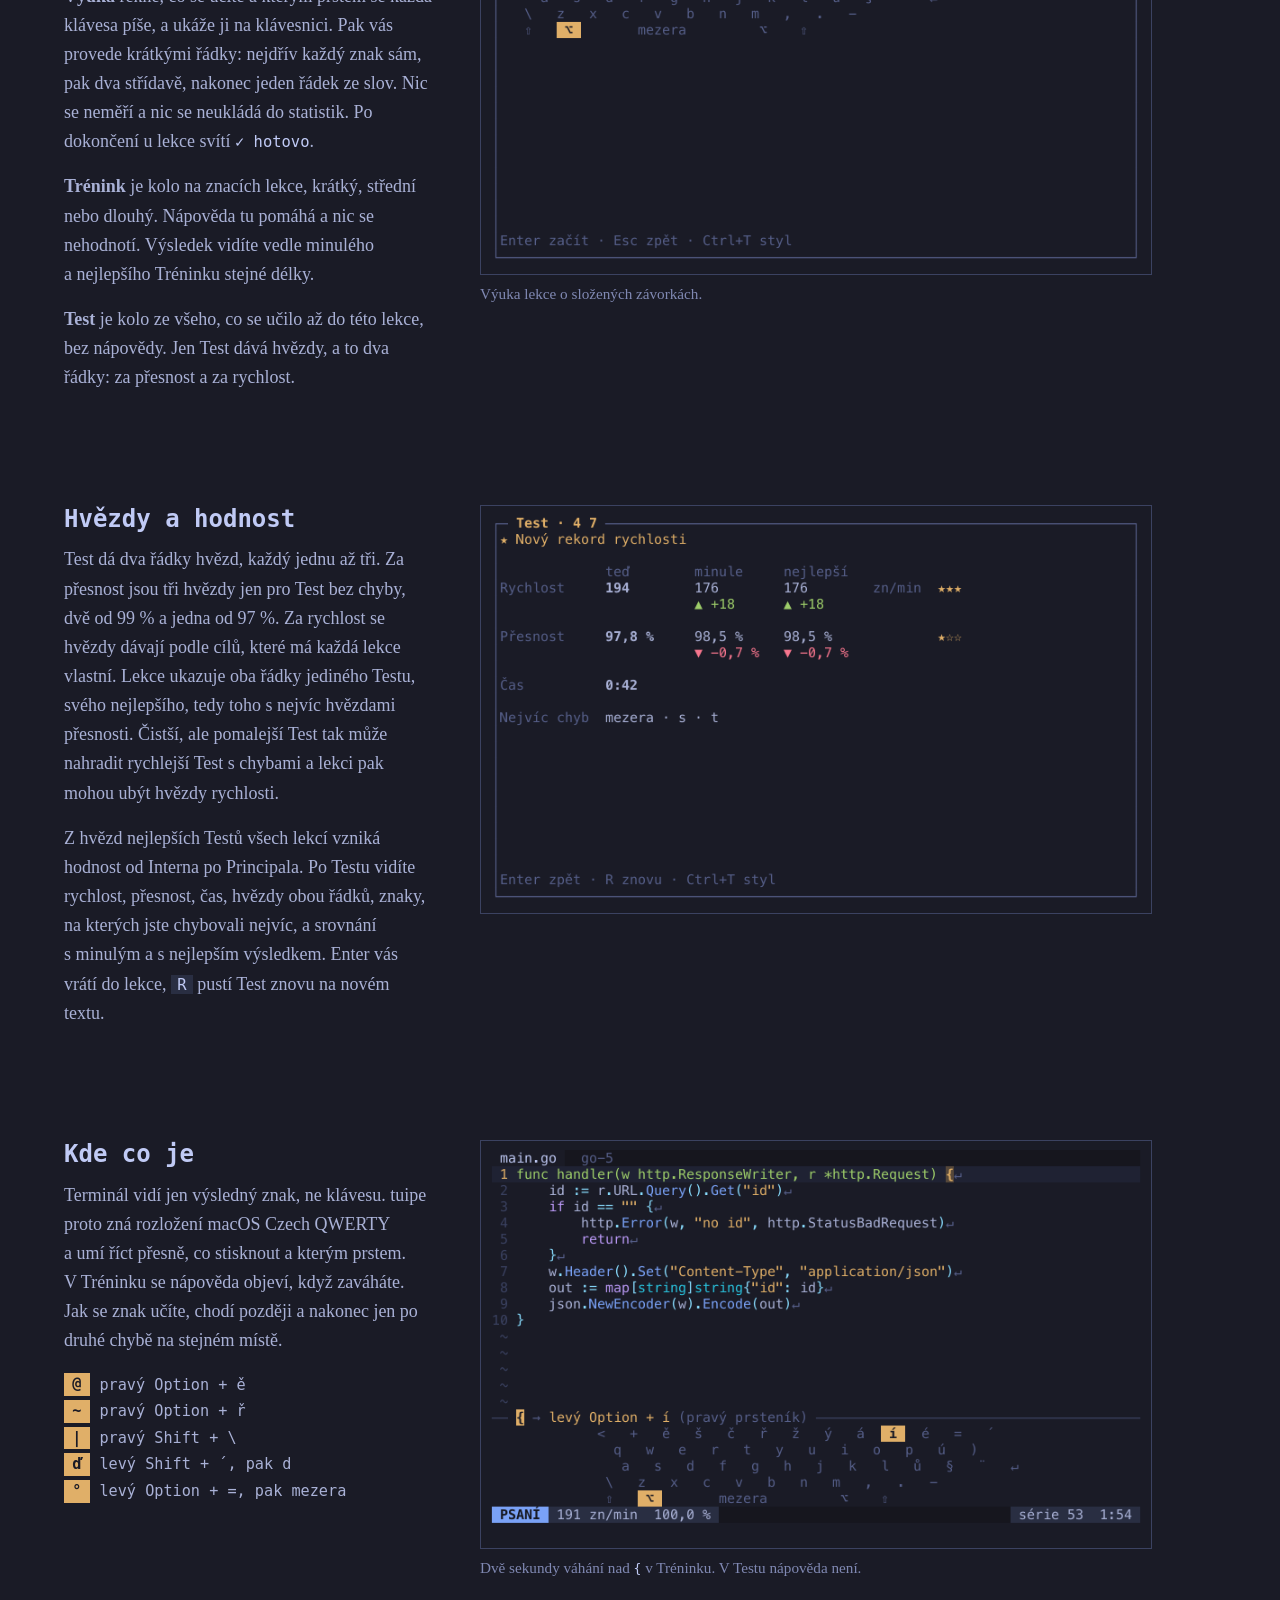
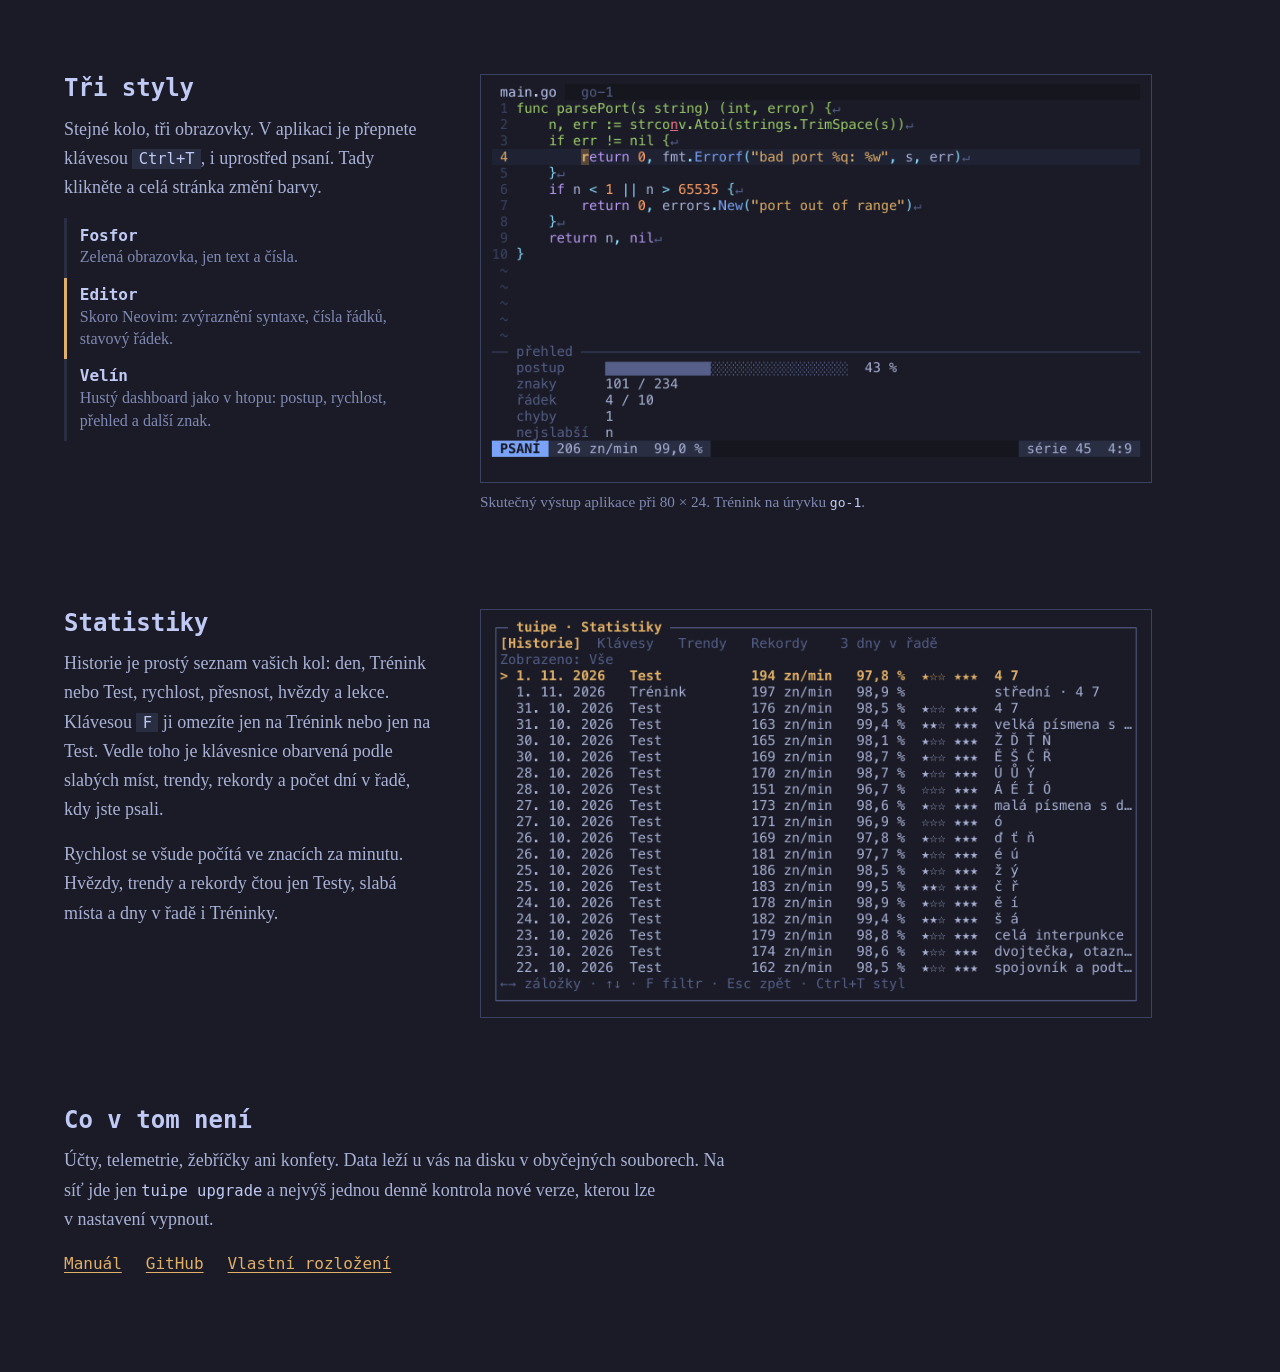
==== commit d0969734: "docs: say that a lesson shows its best single Test" ====
--- a/site/index.html
+++ b/site/index.html
@@ -97,7 +97,7 @@
 <section class="split" id="hvezdy">
   <div>
     <h2>Hvězdy a hodnost</h2>
-    <p>Test dá dva řádky hvězd, každý jednu až tři. Za přesnost jsou tři hvězdy jen pro Test bez chyby, dvě od 99 % a jedna od 97 %. Za rychlost se hvězdy dávají podle cílů lekce, které se liší podle lekce. Lekce ukazuje hvězdy svého nejlepšího Testu a ty se nikdy neberou zpět.</p>
+    <p>Test dá dva řádky hvězd, každý jednu až tři. Za přesnost jsou tři hvězdy jen pro Test bez chyby, dvě od 99 % a jedna od 97 %. Za rychlost se hvězdy dávají podle cílů, které má každá lekce vlastní. Lekce ukazuje oba řádky jediného Testu, svého nejlepšího, tedy toho s nejvíc hvězdami přesnosti. Čistší, ale pomalejší Test tak může nahradit rychlejší Test s chybami a lekci pak mohou ubýt hvězdy rychlosti.</p>
     <p>Z hvězd nejlepších Testů všech lekcí vzniká hodnost od Interna po Principala. Po Testu vidíte rychlost, přesnost, čas, hvězdy obou řádků, znaky, na kterých jste chybovali nejvíc, a srovnání s minulým a s nejlepším výsledkem. Enter vás vrátí do lekce, <kbd>R</kbd> pustí Test znovu na novém textu.</p>
   </div>
   <figure>
